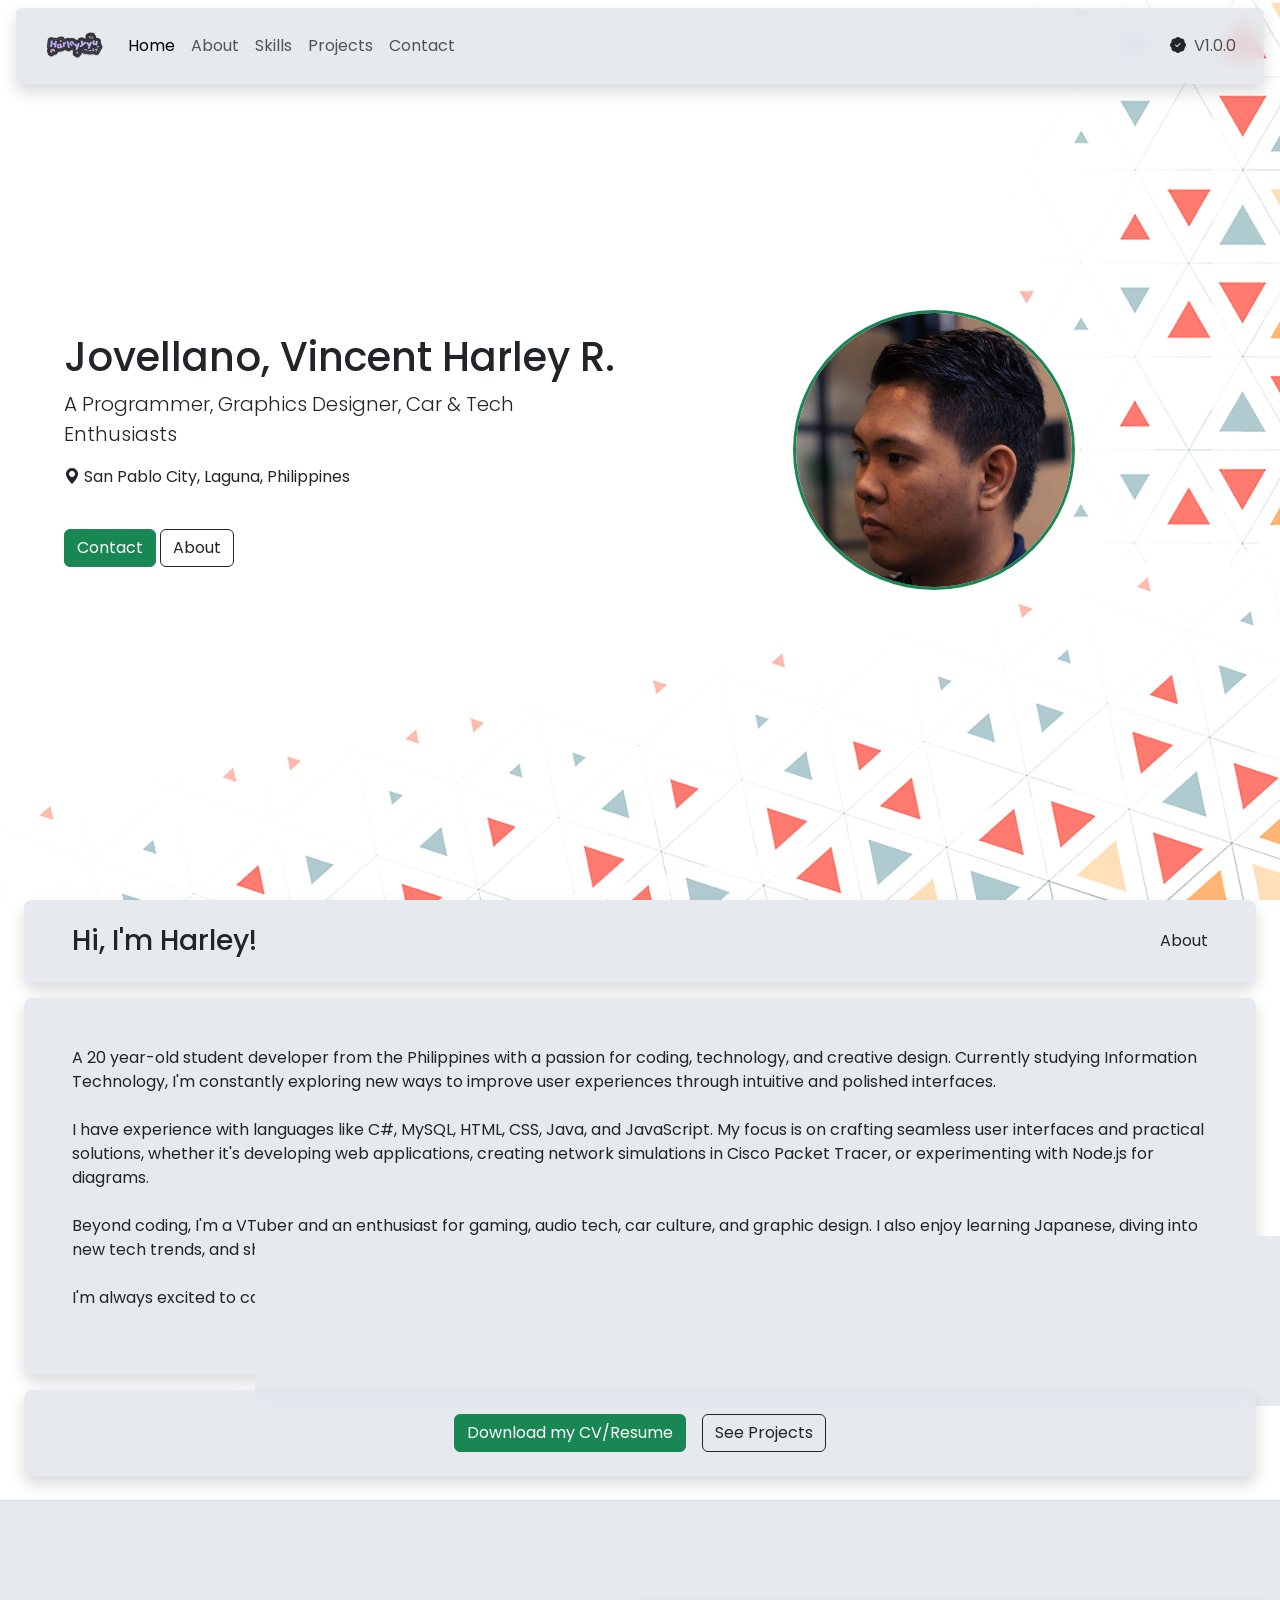
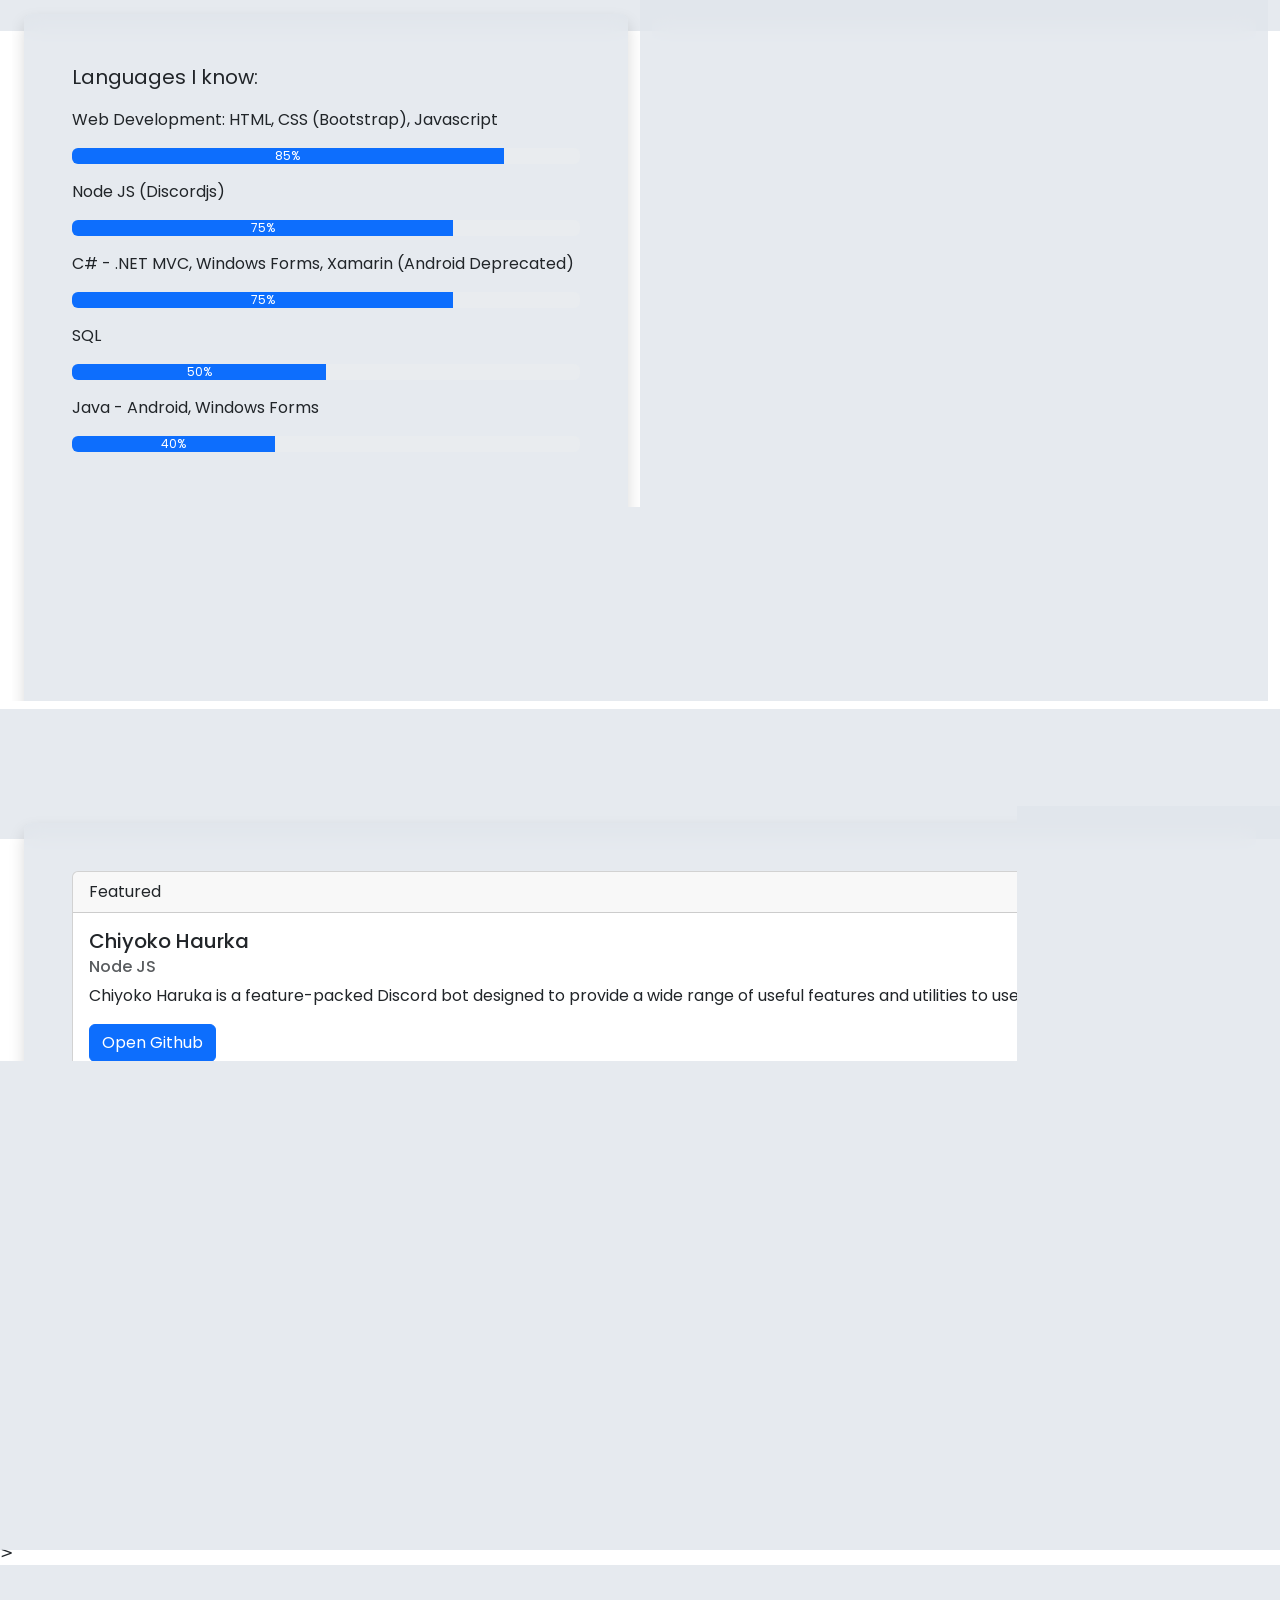
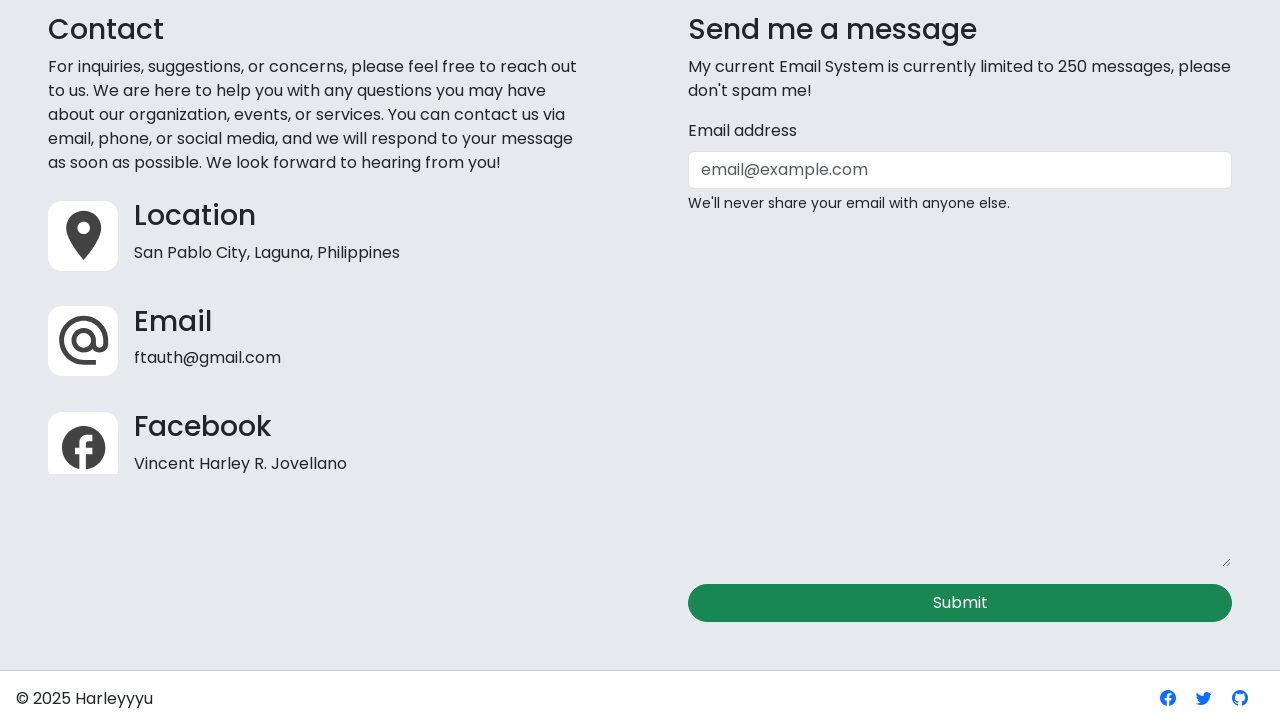
==== index.html @ 7f4ff379 "V1.0.0 - Initial Release" ====
<!DOCTYPE html>
<html lang="en">

<head>
    <meta charset="UTF-8">
    <meta name="viewport" content="width=device-width, initial-scale=1.0">
    <link rel="stylesheet" href="./src/css/styles.css">
    <link href="https://cdn.jsdelivr.net/npm/bootstrap@5.3.3/dist/css/bootstrap.min.css" rel="stylesheet"
        integrity="sha384-QWTKZyjpPEjISv5WaRU9OFeRpok6YctnYmDr5pNlyT2bRjXh0JMhjY6hW+ALEwIH" crossorigin="anonymous">
    <link rel="stylesheet" href="https://cdn.jsdelivr.net/npm/bootstrap-icons@1.11.3/font/bootstrap-icons.min.css">
    <link rel="stylesheet" href="https://unpkg.com/aos@next/dist/aos.css" />
    <link rel="shortcut icon" href="./src/Images/favicon.ico" type="image/x-icon">
    <title>Document</title>
</head>

<body>

    <nav class="navbar navbar-expand-lg navbg shadow p-3 mx-3 mt-2 rounded-2 fixed-top">
        <div class="container-fluid shadows d-flex justify-content-between">

            <a href="#Home" class="navbar-brand"><img src="./src/Images/Logo.png" alt="Harleyyyu" width="60"></a>
            <!--Branding-->
            <button class="navbar-toggler" type="button" data-bs-toggle="collapse" data-bs-target="#navlinks"
                aria-controls="navlinks" aria-expanded="false">
                <span class="navbar-toggler-icon"></span>
            </button> <!--Toggler for navigation bar in mobile view-->



            <div class="collapse navbar-collapse" id="navlinks">
                <ul class="navbar-nav me-auto mb-2 mb-lg-0"> <!--Navigation links-->
                    <li class="nav-item">
                        <a href="#Home" class="nav-link active">Home</a>
                    </li>
                    <li class="nav-item">
                        <a href="#About" class="nav-link">About</a>
                    </li>
                    <li class="nav-item">
                        <a href="#Skills" class="nav-link">Skills</a>
                    </li>
                    <li class="nav-item">
                        <a href="#Projects" class="nav-link">Projects</a>
                    </li>
                    <li>
                        <a href="#Contact" class="nav-link">Contact</a>
                    </li>
                </ul>
                <hr class="d-lg-none">
                <div>
                    <i class="bi bi-patch-check-fill"></i>
                    <a href="https://github.com/Harleythetech/Portfolio" class="link-underline link-underline-opacity-0"><span class="navbar-text ps-1" id="version"></span></a>
                    <!--Sample text alligned to left (can be used for various things)-->
                </div>
            </div>
        </div>
    </nav>

    <section class="d-flex flex-wrap vh-100 align-items-center bg" id="Home">
        <div class="container-fluid px-5 pt-5 pt-md-0">
            <div>
                <div class="row row-cols-1 row-cols-md-2 p-3" data-aos="fade">
                    <div class="col d-flex flex-wrap align-items-center">
                        <div>
                            <div>
                                <h1>Jovellano, Vincent Harley R.</h1>
                                <p class="lead">A Programmer, Graphics Designer, Car & Tech Enthusiasts </p>
                                <p><i class="bi bi-geo-alt-fill"></i> San Pablo City, Laguna, Philippines</p>
                            </div>

                            <div class="pt-4">
                                <a href="#Contact" class="btn btn-success">Contact</a>
                                <a href="#About" class="btn btn-outline-dark">About</a>
                            </div>
                        </div>
                    </div>
                    <div class="col d-flex justify-content-center">
                        <div class="w-50">
                            <img src="./src/Images/profile.jpg" alt="Jovellano, Vincent Harley R. (Harleyyyu)"
                                class="img-fluid rounded-circle border border-3 border-success">
                        </div>
                    </div>
                </div>
            </div>
        </div>
    </section>

    <section  class="p-4 pt-0" id="About" data-aos="fade-up">

        <div class="navbg rounded rounded-3 shadow px-5 py-4 d-flex justify-content-between align-items-center">
            <h3 class="mb-0">Hi, I'm Harley!</h3>
            <p class="mb-0">About</p>
        </div>
        <div class="navbg rounded rounded-3 shadow p-5 mt-3">
            <p>A 20 year-old student developer from the Philippines with a passion for coding, technology, and creative
                design. Currently studying Information Technology, I'm constantly exploring new ways to improve user
                experiences through intuitive and polished interfaces. <br> <br>

                I have experience with languages like C#, MySQL, HTML, CSS, Java, and JavaScript. My focus is on
                crafting seamless user interfaces and practical solutions, whether it's developing web applications,
                creating network simulations in Cisco Packet Tracer, or experimenting with Node.js for diagrams. <br>
                <br>

                Beyond coding, I'm a VTuber and an enthusiast for gaming, audio tech, car culture, and graphic design. I
                also enjoy learning Japanese, diving into new tech trends, and sharing my creativity through my VTuber
                persona.
                <br> <br>
                I'm always excited to connect with others who share my interests or who are just as passionate about
                technology and creativity as I am!
            </p>
        </div>

        <div class="navbg rounded rounded-3 shadow px-5 py-4 d-flex justify-content-center align-items center mt-3">
            <a href="./src/files/Resume.pdf" class="btn btn-success me-3">Download my CV/Resume</a>
            <a href="#Projects" class="btn btn-outline-dark"> See Projects</a>
        </div>

    </section>
    <hr class="mt-0">
    <section  class="p-4 pt-0" id="Skills" data-aos="fade-up">

        <div class="navbg rounded rounded-3 shadow px-5 py-4 d-flex justify-content-between align-items-center">
            <h3 class="mb-0">Let's Talk about capabilities!</h3>
            <p class="mb-0">Skills</p>
        </div>
        <div class="row row-cols-1 row-cols-md-2">
            <div class="col overflow-hidden">
                <div class="navbg rounded rounded-3 shadow p-5 mt-3 h-100">
                    <div>
                        <p class="lead"><b>Languages I know: </b></p>
                    </div>

                    <div>
                        <p>Web Development: HTML, CSS (Bootstrap), Javascript</p>
                        <div class="progress" role="progressbar" aria-label="Basic example" aria-valuenow="85"
                            aria-valuemin="0" aria-valuemax="100">
                            <div class="progress-bar" style="width: 85%;">85%</div>
                        </div>
                    </div>

                    <div class="mt-3">
                        <p>Node JS (Discordjs)</p>
                        <div class="progress" role="progressbar" aria-label="Basic example" aria-valuenow="75"
                            aria-valuemin="0" aria-valuemax="100">
                            <div class="progress-bar" style="width: 75%;">75%</div>
                        </div>
                    </div>

                    <div class="mt-3">
                        <p>C# - .NET MVC, Windows Forms, Xamarin (Android Deprecated)</p>
                        <div class="progress" role="progressbar" aria-label="Basic example" aria-valuenow="75"
                            aria-valuemin="0" aria-valuemax="100">
                            <div class="progress-bar w-75">75%</div>
                        </div>
                    </div>

                    <div class="mt-3">
                        <p>SQL</p>
                        <div class="progress" role="progressbar" aria-label="Basic example" aria-valuenow="75"
                            aria-valuemin="0" aria-valuemax="100">
                            <div class="progress-bar" style="width: 50%;">50%</div>
                        </div>
                    </div>

                    <div class="mt-3">
                        <p>Java - Android, Windows Forms</p>
                        <div class="progress" role="progressbar" aria-label="Basic example" aria-valuenow="40"
                            aria-valuemin="0" aria-valuemax="100">
                            <div class="progress-bar" style="width: 40%;">40%</div>
                        </div>
                    </div>
                </div>
            </div>

            <div class="col overflow-hidden">
                <div class="navbg rounded rounded-3 shadow p-5 mt-3 mt-md-3">
                    <div>
                        <p class="lead"><b>Tools: </b></p>
                    </div>

                    <div class="row row-cols-1 row-cols-md-2 overflow-x-scroll h-100">
                        <div class="col">
                            <div class="rounded rounded-3 shadow p-3 text-center">
                                <img src="https://static.cdnlogo.com/logos/a/24/adobe-photoshop.png" width="100">
                                <p>Adobe Photoshop</p>
                            </div>
                        </div>
                        <div class="col">
                            <div class="rounded rounded-3 shadow p-3 text-center">
                                <img src="https://upload.wikimedia.org/wikipedia/commons/thumb/3/33/Figma-logo.svg/1200px-Figma-logo.svg.png"
                                    width="66">
                                <p>Figma</p>
                            </div>
                        </div>

                        <div class="col mt-3">
                            <div class="rounded rounded-3 shadow p-3 text-center">
                                <img src="https://upload.wikimedia.org/wikipedia/commons/thumb/9/9a/Visual_Studio_Code_1.35_icon.svg/2048px-Visual_Studio_Code_1.35_icon.svg.png"
                                    width="100">
                                <p>Visual Studio Code</p>
                            </div>
                        </div>
                        <div class="col mt-3">
                            <div class="rounded rounded-3 shadow p-3 text-center">
                                <img src="https://upload.wikimedia.org/wikipedia/commons/thumb/5/59/Visual_Studio_Icon_2019.svg/2060px-Visual_Studio_Icon_2019.svg.png"
                                    width="100">
                                <p>Visual Studio</p>
                            </div>
                        </div>
                        <div class="col mt-3">
                            <div class="rounded rounded-3 shadow p-3 text-center">
                                <img src="https://upload.wikimedia.org/wikipedia/commons/thumb/d/d9/Node.js_logo.svg/2560px-Node.js_logo.svg.png"
                                    width="160">
                                <p>Node JS</p>
                            </div>
                        </div>
                        <div class="col mt-3">
                            <div class="rounded rounded-3 shadow p-3 text-center">
                                <img src="https://cdn4.iconfinder.com/data/icons/logos-and-brands/512/97_Docker_logo_logos-512.png"
                                    width="97">
                                <p>Docker</p>
                            </div>
                        </div>
                        <div class="col mt-3 mb-3">
                            <div class="rounded rounded-3 shadow p-3 text-center">
                                <img src="https://hurbad.com/wp-content/uploads/2021/12/Cisco-Packet-Tracer.png"
                                    width="110">
                                <p>Cisco Packet Tracer</p>
                            </div>
                        </div>
                        <div class="col mt-3 mb-3">
                            <div class="rounded rounded-3 shadow p-3 text-center">
                                <img src="./src/Images/SMSS.png" width="97">
                                <p>SQL Management Studio 20</p>
                            </div>
                        </div>
                    </div>
                </div>
            </div>
        </div>
    </section>

    <section class="p-4 pt-0" id="Projects" data-aos="fade-up">

        <div class="navbg rounded rounded-3 shadow px-5 py-4 d-flex justify-content-between align-items-center">
            <h3 class="mb-0">Stuff im currently working on</h3>
            <p class="mb-0">Projects</p>
        </div>
        <div class="navbg rounded rounded-3 shadow p-5 mt-3">
            <div class="card">
                <div class="card-header">
                    Featured
                </div>
                <div class="card-body">
                    <h5 class="card-title">Chiyoko Haurka</h5>
                    <h6 class="card-subtitle mb-2 text-body-secondary">Node JS</h6>
                    <p class="card-text">Chiyoko Haruka is a feature-packed Discord bot designed to provide a wide range
                        of useful features and utilities to users. </p>
                    <a href="https://github.com/Harleythetech/Chiyoko-Haruka" class="btn btn-primary">Open Github</a>
                </div>
            </div>

            <div class="row row-cols-1 row-cols-md-2 mt-3">
                <div class="col">
                    <div class="card">
                        <div class="card-body">
                            <h5 class="card-title">PLSPGE-WEB</h5>
                            <h6 class="card-subtitle mb-2 text-body-secondary">HTML, CSS, JS</h6>
                            <p class="card-text">The Main Website For PLSP Game Enthusiast.</p>
                            <a href="https://github.com/PLSPGameEnt/PLSPGE-WEB" class="btn btn-primary">Open Github</a>
                        </div>
                    </div>
                </div>
                <div class="col mt-3 mt-md-0">
                    <div class="card">
                        <div class="card-body">
                            <h5 class="card-title">Discord-Rich-Presence</h5>
                            <h6 class="card-subtitle mb-2 text-body-secondary">Node JS</h6>
                            <p class="card-text">For the rich presence for Discord to be a cool kid your class !! </p>
                            <a href="https://github.com/Harleythetech/Discord-Rich-Presence"
                                class="btn btn-primary">Open Github</a>
                        </div>
                    </div>
                </div>
                <div class="col mt-3">
                    <div class="card">
                        <div class="card-body">
                            <h5 class="card-title">RPS-Game</h5>
                            <h6 class="card-subtitle mb-2 text-body-secondary">C#</h6>
                            <p class="card-text">Rock Paper Scissors is a basic game built on C# as a Console
                                Application </p>
                            <a href="https://github.com/Harleythetech/RPS-Game" class="btn btn-primary">Open Github</a>
                        </div>
                    </div>
                </div>
                <div class="col mt-3">
                    <div class="card">
                        <div class="card-body">
                            <h5 class="card-title">RPS-JS-Edition</h5>
                            <h6 class="card-subtitle mb-2 text-body-secondary">Node JS</h6>
                            <p class="card-text">It's Rock Paper Scissors In JS, Based on the original C# Release
                                (Re-encoded) </p>
                            <a href="https://github.com/Harleythetech/RPS-JS-Edition" class="btn btn-primary">Open
                                Github</a>
                        </div>
                    </div>
                </div>
            </div>
        </div>
    </section>


    <!--TO ANYONE SEEING THIS, THE EMAIL SYSTEM IS WORKING.-->>
    <!--Contact-->
    <section id="Contact" data-aos="fade-up">
        <div class="container-fluid text-white navbg">
            <div class="row row-cols-1 row-cols-md-2">
                <div class="col order-1 p-5">
                    <div class="row row-cols-1">
                        <div class="col order-1">
                            <h3 class="text-dark">Contact</h3>
                            <p class="text-justify text-dark">For inquiries, suggestions, or concerns, please feel free to
                                reach out to us. We are here to help you with any questions you may have about our
                                organization, events, or services. You can contact us via email, phone, or social media,
                                and we will respond to your message as soon as possible. We look forward to hearing from
                                you!</p>
                        </div>
                        <div class="col order-2 mb-3 d-flex align-items-center" data-aos="fade-up">
                            <img src="./src/Images/Location.svg" alt="" width="70px" height="70px">
                            <div class="ms-3 mt-2">
                                <h3 class="text-dark header">Location</h3>
                                <p class="text-dark">San Pablo City, Laguna, Philippines</p>
                            </div>
                        </div>
                        <div class="col order-3 mb-3 d-flex align-items-center" data-aos="fade-up">
                            <img src="./src/Images/email.svg" alt="" width="70px" height="70px">
                            <div class="ms-3 mt-2">
                                <h3 class="text-dark header">Email</h3>
                                <p class="text-dark">ftauth@gmail.com</p>
                            </div>
                        </div>
                        <div class="col order-4 d-flex align-items-center" data-aos="fade-up">
                            <img src="./src/Images/facebook.svg" alt="" width="70px" height="70px">
                            <div class="ms-3 mt-2">
                                <h3 class="text-dark header">Facebook</h3>
                                <p class="text-dark">Vincent Harley R. Jovellano</p>
                            </div>
                        </div>
                    </div>
                </div>
                <div class="col order-2 p-5">
                    <h3 class="text-dark">Send me a message</h3>
                    <p class="text-dark">My current Email System is currently limited to 250 messages, please don't spam me!</p>
                    <form method="POST" id="form">

                        <!-- Replace with your Access Key -->
                        <input type="hidden" name="access_key" value="9dacd26a-f52a-4469-bb54-6e71accce2f6">
                        <!--Sender Email-->
                        <div class="mb-3">
                            <label for="user_email" class="form-label text-dark">Email address</label>
                            <input type="email" class="form-control" id="user_mail" name="email"
                                aria-describedby="emailHelp" placeholder="email@example.com">
                            <div id="emailHelp" class="form-text text-dark">We'll never share your email with anyone
                                else.</div>
                        </div>
                        <!--Sender Name-->
                        <div class="mb-3">
                            <label for="user_name" class="form-label text-dark">Name</label>
                            <input type="text" class="form-control" id="user_name" name="name" placeholder="John Doe">
                        </div>
                        <!--Subject-->
                        <div class="mb-3">
                            <label for="user_subject" class="form-label text-dark">Subject</label>
                            <input type="text" class="form-control" id="user_subject" name="subject"
                                placeholder="Brief explanation of your message">
                        </div>
                        <!--Message-->
                        <div class="mb-3">
                            <label for="user_message" class="form-label text-dark">Message</label>
                            <textarea class="form-control" id="user_message" name="message" rows="5"
                                placeholder="Type your message here!"></textarea>
                        </div>
                        <!--Bot Check-->
                        <input type="checkbox" name="botcheck" class="hidden" style="display: none;">
                        <div class="d-grid gap-2">
                            <button type="submit" class="btn btn-success rounded rounded-5" id="result">Submit</button>
                        </div>
                    </form>
                </div>
            </div>
        </div>
    </section>


    <footer class="footer">
        <hr class="mt-0 mb-0">
        <div class="container-fluid p-3">
            <div class="d-flex justify-content-between align-items-center">
                <div>
                    <p class="mb-0">© 2025 Harleyyyu</p>
                </div>
                <div>
                    <a href="https://www.facebook.com/vincentharleyrjovellano" class="me-3"><i class="bi bi-facebook"></i></a>
                    <a href="https://x.com/harleythetech" class="me-3"><i class="bi bi-twitter"></i></a>
                    <a href="https://github.com/Harleythetech" class="me-3"><i class="bi bi-github"></i></a>
                </div>
            </div>
        </div>
    </footer>

    <script src="./src/js/app.js"></script>
    <script src="https://cdn.jsdelivr.net/npm/bootstrap@5.3.3/dist/js/bootstrap.bundle.min.js"
        integrity="sha384-YvpcrYf0tY3lHB60NNkmXc5s9fDVZLESaAA55NDzOxhy9GkcIdslK1eN7N6jIeHz"
        crossorigin="anonymous"></script>
        <script src="https://unpkg.com/aos@next/dist/aos.js"></script>
        <script>
          AOS.init();
        </script>
</body>

</html>
---- src/css/styles.css ----
@import url('https://fonts.googleapis.com/css2?family=Poppins:ital,wght@0,100;0,200;0,300;0,400;0,500;0,600;0,700;0,800;0,900;1,100;1,200;1,300;1,400;1,500;1,600;1,700;1,800;1,900&family=Readex+Pro:wght@160..700&display=swap');
@import url("https://cdn.jsdelivr.net/npm/bootstrap-icons@1.11.3/font/bootstrap-icons.min.css");
*{
    font-family: "Poppins", sans-serif;
    font-weight: 400;
    font-style: normal;
}
.bg{
    background-image: url("../Images/BG.png");
    background-position: center;
    background-size: cover;
    background-repeat: no-repeat;
}
.bg-rotated{
    background-image: url("../Images/BG2.png");
    background-position: center;
    background-size: cover;
    background-repeat: no-repeat;
}
.navbg{
    background-color: rgba(224, 229, 236, 0.8);
    filter: backdrop(10px);
    backdrop-filter: blur(10px);
}
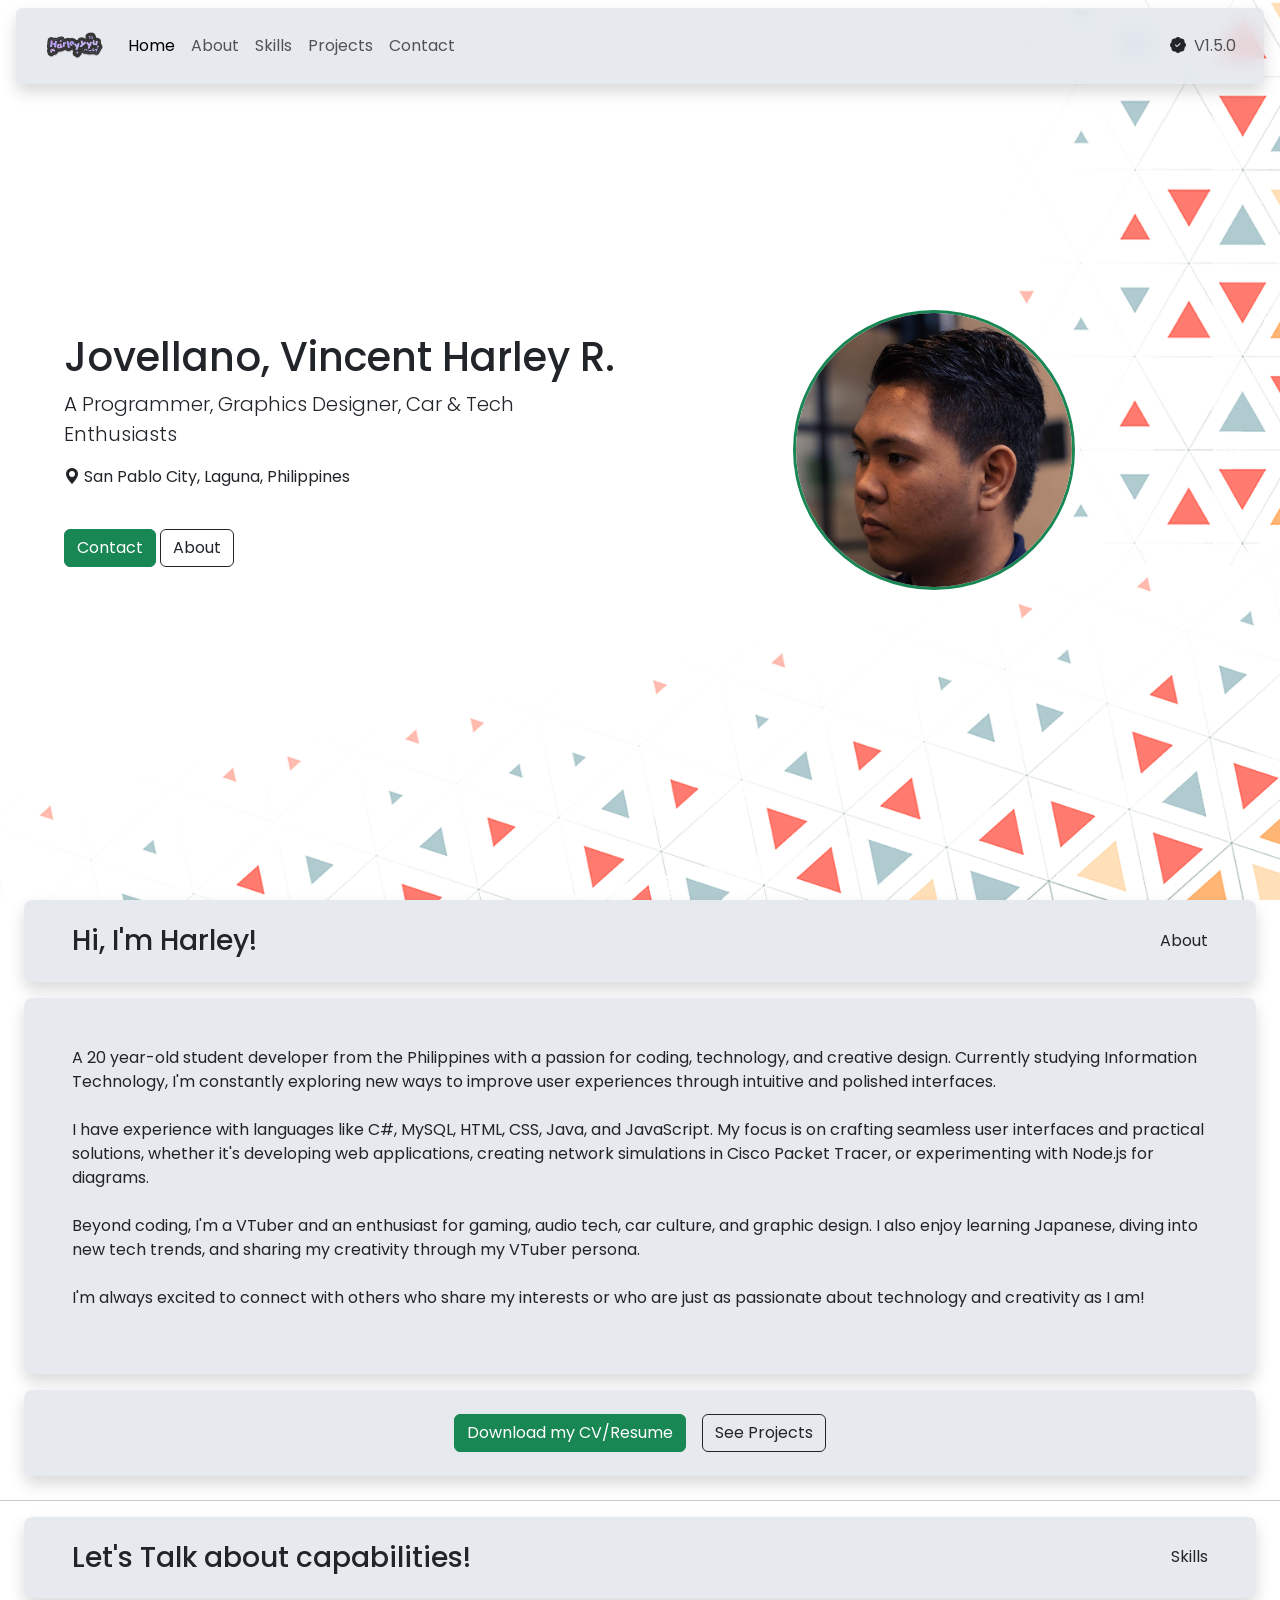
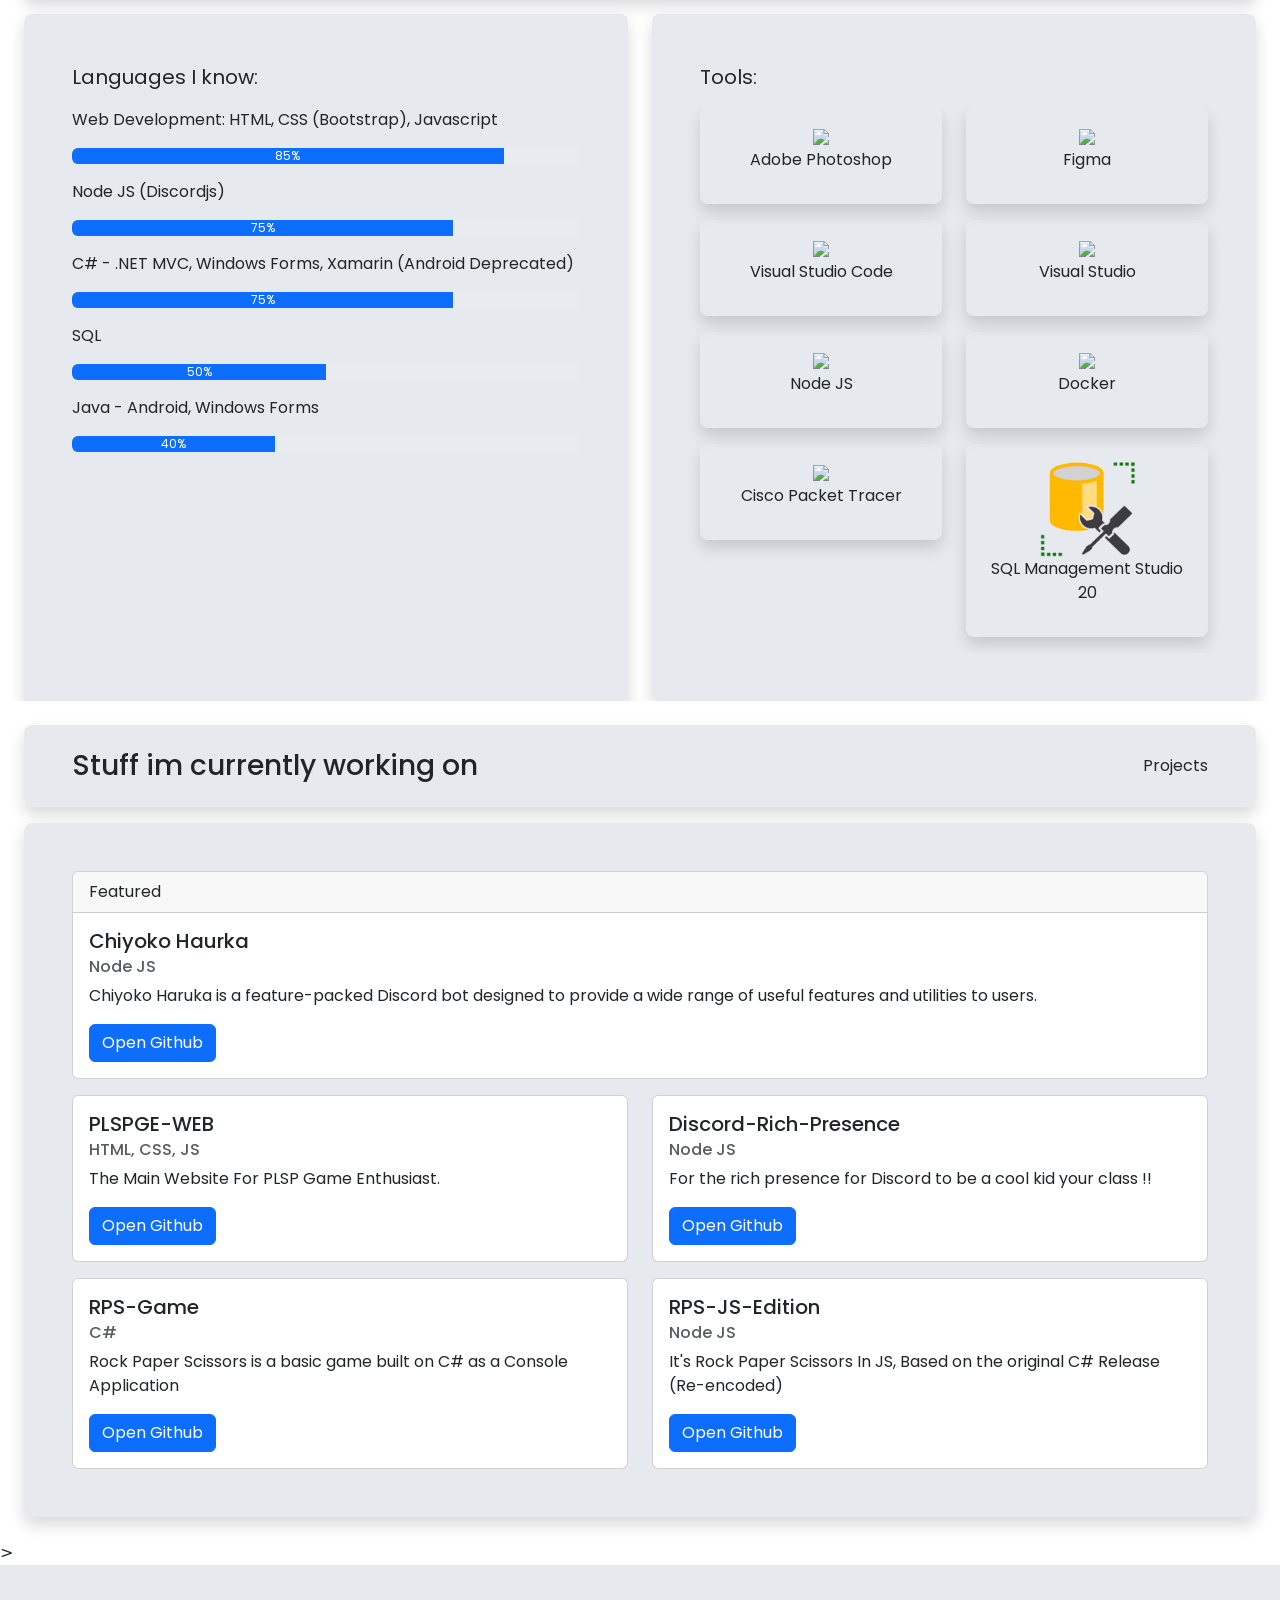
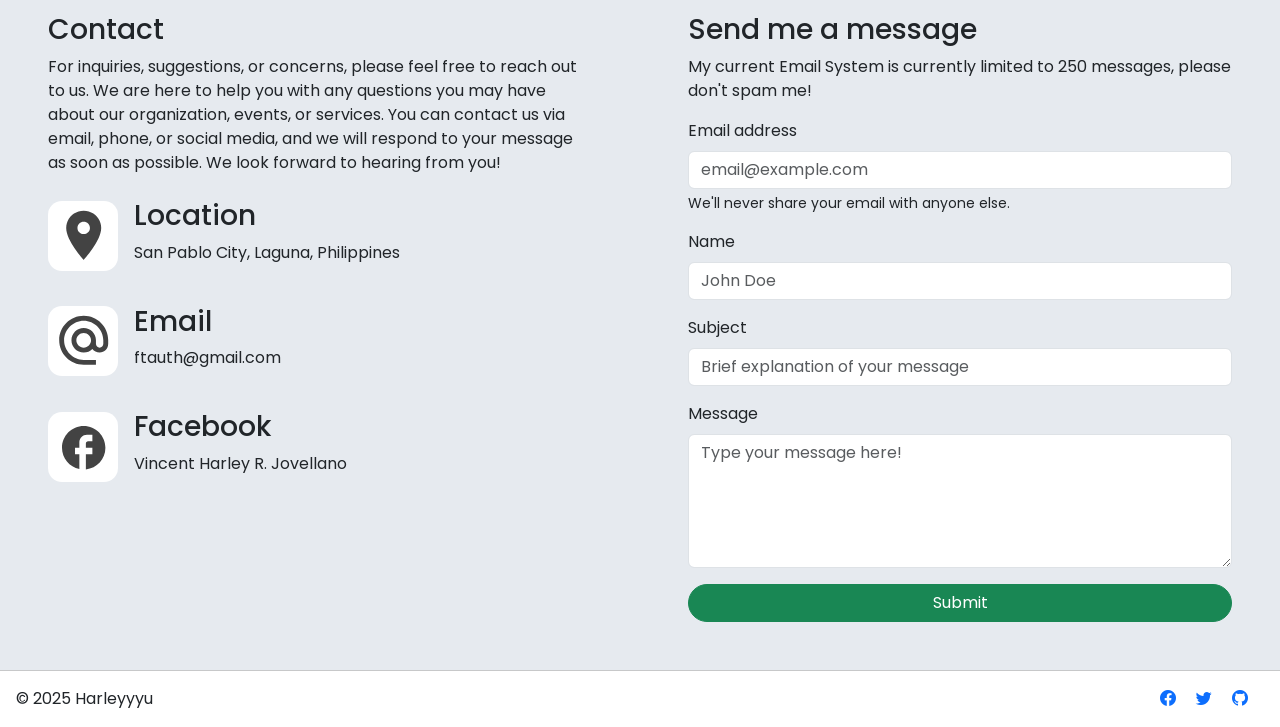
==== commit 20b318bc: "V1.5.0 - Applied Scroll Spy Scroll spy will make the navbar links glow when it's in a certain part o" ====
--- a/index.html
+++ b/index.html
@@ -13,7 +13,7 @@
     <title>Document</title>
 </head>
 
-<body>
+<body data-bs-spy="scroll" data-bs-target="#navlinks"  data-bs-smooth-scroll="true">
 
     <nav class="navbar navbar-expand-lg navbg shadow p-3 mx-3 mt-2 rounded-2 fixed-top">
         <div class="container-fluid shadows d-flex justify-content-between">
@@ -30,7 +30,7 @@
             <div class="collapse navbar-collapse" id="navlinks">
                 <ul class="navbar-nav me-auto mb-2 mb-lg-0"> <!--Navigation links-->
                     <li class="nav-item">
-                        <a href="#Home" class="nav-link active">Home</a>
+                        <a href="#Home" class="nav-link">Home</a>
                     </li>
                     <li class="nav-item">
                         <a href="#About" class="nav-link">About</a>
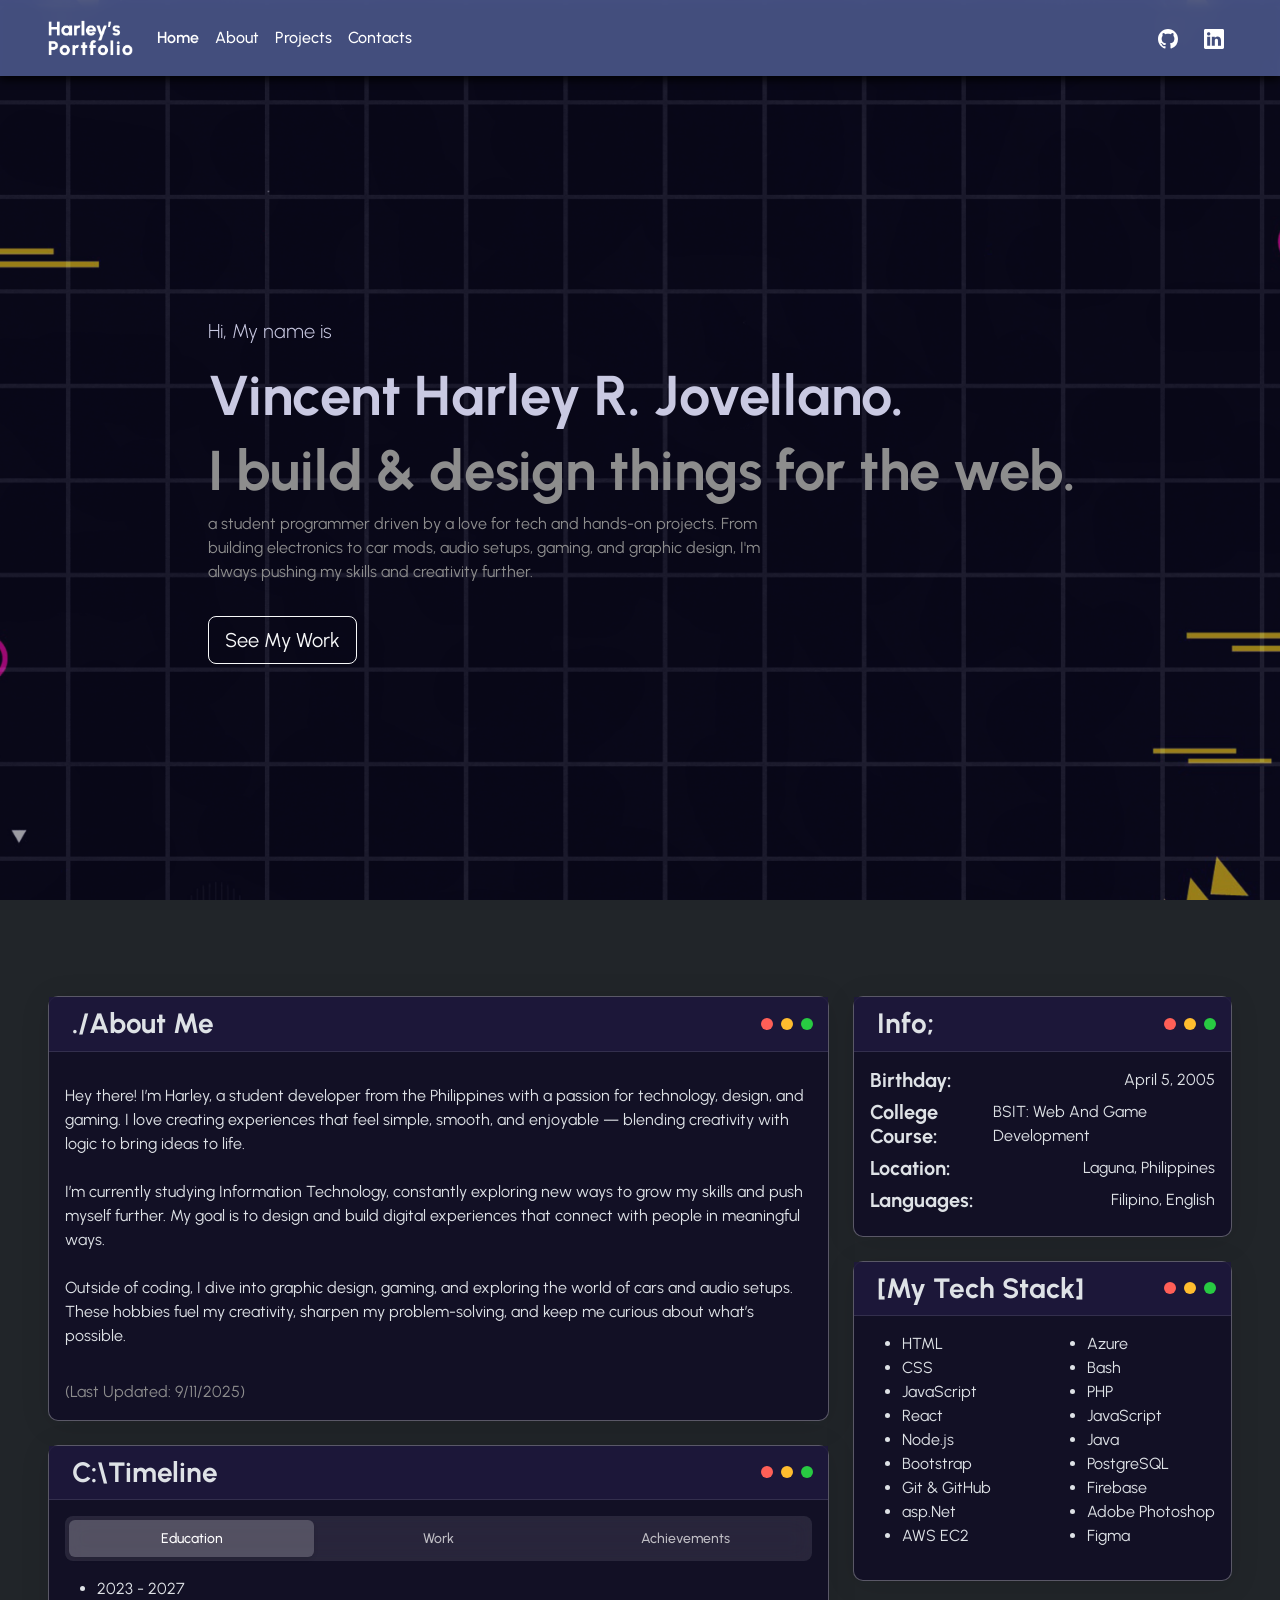
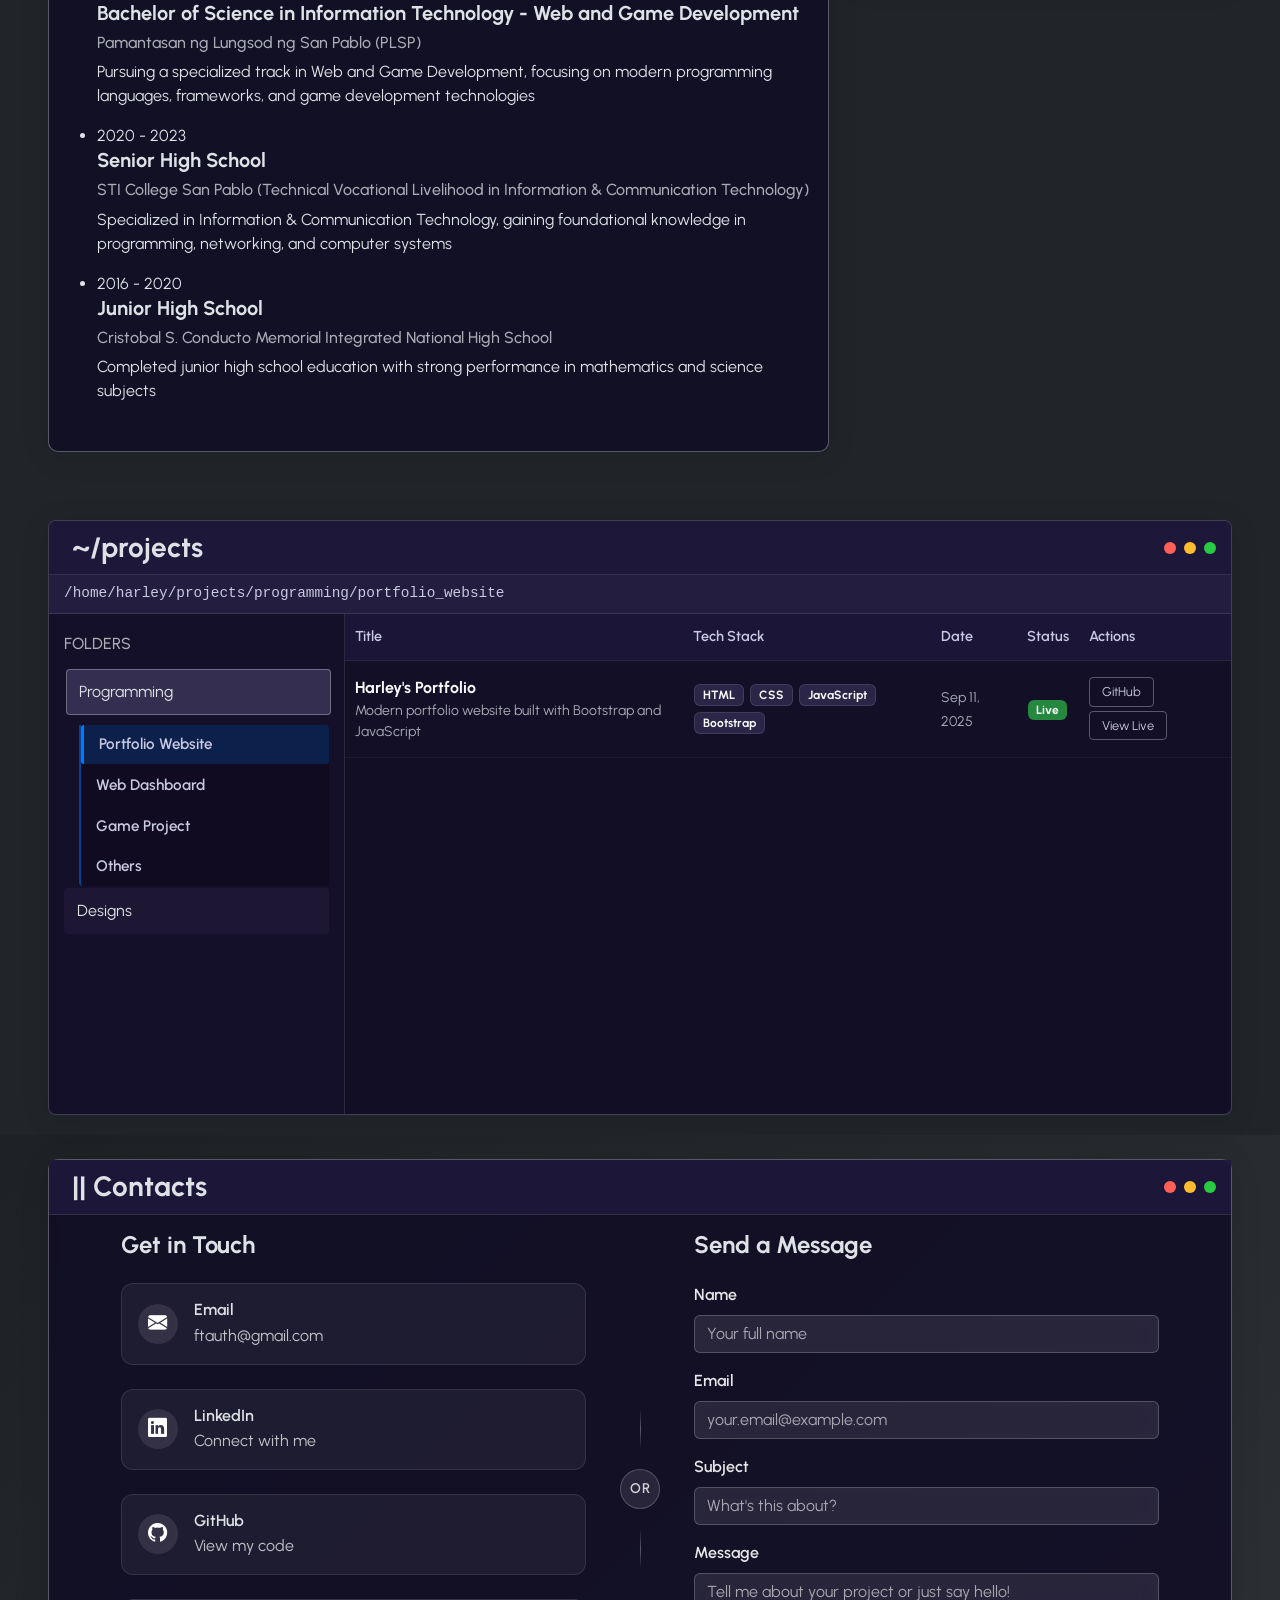
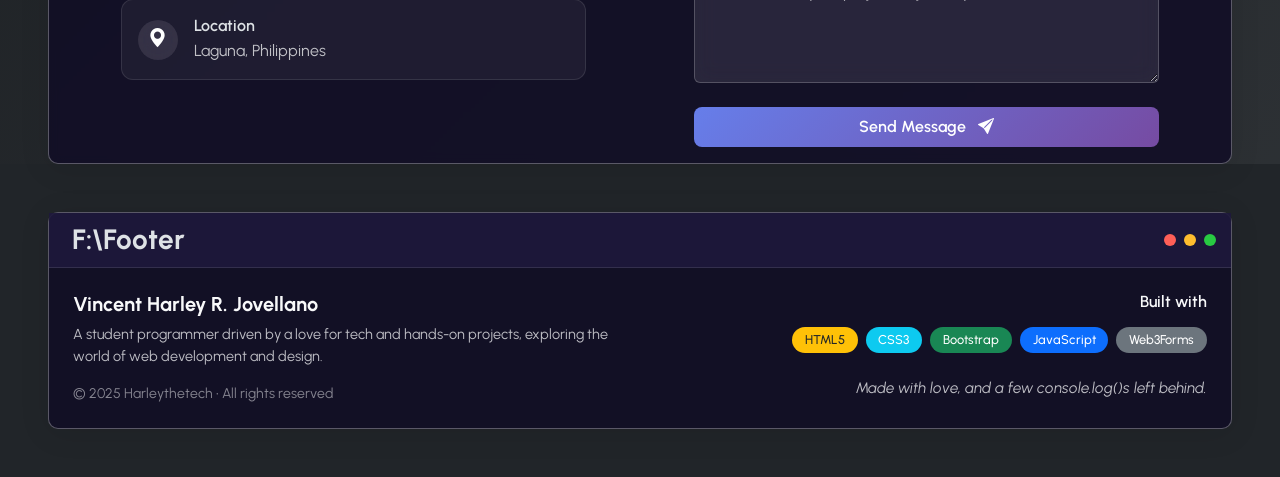
==== commit b72d5a59: "first commit" ====
--- a/index.html
+++ b/index.html
@@ -1,420 +1,619 @@
-<!DOCTYPE html>
-<html lang="en">
-
-<head>
-    <meta charset="UTF-8">
-    <meta name="viewport" content="width=device-width, initial-scale=1.0">
-    <link rel="stylesheet" href="./src/css/styles.css">
-    <link href="https://cdn.jsdelivr.net/npm/bootstrap@5.3.3/dist/css/bootstrap.min.css" rel="stylesheet"
-        integrity="sha384-QWTKZyjpPEjISv5WaRU9OFeRpok6YctnYmDr5pNlyT2bRjXh0JMhjY6hW+ALEwIH" crossorigin="anonymous">
-    <link rel="stylesheet" href="https://cdn.jsdelivr.net/npm/bootstrap-icons@1.11.3/font/bootstrap-icons.min.css">
-    <link rel="stylesheet" href="https://unpkg.com/aos@next/dist/aos.css" />
-    <link rel="shortcut icon" href="./src/Images/favicon.ico" type="image/x-icon">
-    <title>Document</title>
-</head>
-
-<body data-bs-spy="scroll" data-bs-target="#navlinks"  data-bs-smooth-scroll="true">
-
-    <nav class="navbar navbar-expand-lg navbg shadow p-3 mx-3 mt-2 rounded-2 fixed-top">
-        <div class="container-fluid shadows d-flex justify-content-between">
-
-            <a href="#Home" class="navbar-brand"><img src="./src/Images/Logo.png" alt="Harleyyyu" width="60"></a>
-            <!--Branding-->
-            <button class="navbar-toggler" type="button" data-bs-toggle="collapse" data-bs-target="#navlinks"
-                aria-controls="navlinks" aria-expanded="false">
-                <span class="navbar-toggler-icon"></span>
-            </button> <!--Toggler for navigation bar in mobile view-->
-
-
-
-            <div class="collapse navbar-collapse" id="navlinks">
-                <ul class="navbar-nav me-auto mb-2 mb-lg-0"> <!--Navigation links-->
-                    <li class="nav-item">
-                        <a href="#Home" class="nav-link">Home</a>
-                    </li>
-                    <li class="nav-item">
-                        <a href="#About" class="nav-link">About</a>
-                    </li>
-                    <li class="nav-item">
-                        <a href="#Skills" class="nav-link">Skills</a>
-                    </li>
-                    <li class="nav-item">
-                        <a href="#Projects" class="nav-link">Projects</a>
-                    </li>
-                    <li>
-                        <a href="#Contact" class="nav-link">Contact</a>
-                    </li>
-                </ul>
-                <hr class="d-lg-none">
-                <div>
-                    <i class="bi bi-patch-check-fill"></i>
-                    <a href="https://github.com/Harleythetech/Portfolio" class="link-underline link-underline-opacity-0"><span class="navbar-text ps-1" id="version"></span></a>
-                    <!--Sample text alligned to left (can be used for various things)-->
-                </div>
-            </div>
-        </div>
-    </nav>
-
-    <section class="d-flex flex-wrap vh-100 align-items-center bg" id="Home">
-        <div class="container-fluid px-5 pt-5 pt-md-0">
-            <div>
-                <div class="row row-cols-1 row-cols-md-2 p-3" data-aos="fade">
-                    <div class="col d-flex flex-wrap align-items-center">
-                        <div>
-                            <div>
-                                <h1>Jovellano, Vincent Harley R.</h1>
-                                <p class="lead">A Programmer, Graphics Designer, Car & Tech Enthusiasts </p>
-                                <p><i class="bi bi-geo-alt-fill"></i> San Pablo City, Laguna, Philippines</p>
-                            </div>
-
-                            <div class="pt-4">
-                                <a href="#Contact" class="btn btn-success">Contact</a>
-                                <a href="#About" class="btn btn-outline-dark">About</a>
-                            </div>
-                        </div>
-                    </div>
-                    <div class="col d-flex justify-content-center">
-                        <div class="w-50">
-                            <img src="./src/Images/profile.jpg" alt="Jovellano, Vincent Harley R. (Harleyyyu)"
-                                class="img-fluid rounded-circle border border-3 border-success">
-                        </div>
-                    </div>
-                </div>
-            </div>
-        </div>
-    </section>
-
-    <section  class="p-4 pt-0" id="About" data-aos="fade-up">
-
-        <div class="navbg rounded rounded-3 shadow px-5 py-4 d-flex justify-content-between align-items-center">
-            <h3 class="mb-0">Hi, I'm Harley!</h3>
-            <p class="mb-0">About</p>
-        </div>
-        <div class="navbg rounded rounded-3 shadow p-5 mt-3">
-            <p>A 20 year-old student developer from the Philippines with a passion for coding, technology, and creative
-                design. Currently studying Information Technology, I'm constantly exploring new ways to improve user
-                experiences through intuitive and polished interfaces. <br> <br>
-
-                I have experience with languages like C#, MySQL, HTML, CSS, Java, and JavaScript. My focus is on
-                crafting seamless user interfaces and practical solutions, whether it's developing web applications,
-                creating network simulations in Cisco Packet Tracer, or experimenting with Node.js for diagrams. <br>
-                <br>
-
-                Beyond coding, I'm a VTuber and an enthusiast for gaming, audio tech, car culture, and graphic design. I
-                also enjoy learning Japanese, diving into new tech trends, and sharing my creativity through my VTuber
-                persona.
-                <br> <br>
-                I'm always excited to connect with others who share my interests or who are just as passionate about
-                technology and creativity as I am!
-            </p>
-        </div>
-
-        <div class="navbg rounded rounded-3 shadow px-5 py-4 d-flex justify-content-center align-items center mt-3">
-            <a href="./src/files/Resume.pdf" class="btn btn-success me-3">Download my CV/Resume</a>
-            <a href="#Projects" class="btn btn-outline-dark"> See Projects</a>
-        </div>
-
-    </section>
-    <hr class="mt-0">
-    <section  class="p-4 pt-0" id="Skills" data-aos="fade-up">
-
-        <div class="navbg rounded rounded-3 shadow px-5 py-4 d-flex justify-content-between align-items-center">
-            <h3 class="mb-0">Let's Talk about capabilities!</h3>
-            <p class="mb-0">Skills</p>
-        </div>
-        <div class="row row-cols-1 row-cols-md-2">
-            <div class="col overflow-hidden">
-                <div class="navbg rounded rounded-3 shadow p-5 mt-3 h-100">
-                    <div>
-                        <p class="lead"><b>Languages I know: </b></p>
-                    </div>
-
-                    <div>
-                        <p>Web Development: HTML, CSS (Bootstrap), Javascript</p>
-                        <div class="progress" role="progressbar" aria-label="Basic example" aria-valuenow="85"
-                            aria-valuemin="0" aria-valuemax="100">
-                            <div class="progress-bar" style="width: 85%;">85%</div>
-                        </div>
-                    </div>
-
-                    <div class="mt-3">
-                        <p>Node JS (Discordjs)</p>
-                        <div class="progress" role="progressbar" aria-label="Basic example" aria-valuenow="75"
-                            aria-valuemin="0" aria-valuemax="100">
-                            <div class="progress-bar" style="width: 75%;">75%</div>
-                        </div>
-                    </div>
-
-                    <div class="mt-3">
-                        <p>C# - .NET MVC, Windows Forms, Xamarin (Android Deprecated)</p>
-                        <div class="progress" role="progressbar" aria-label="Basic example" aria-valuenow="75"
-                            aria-valuemin="0" aria-valuemax="100">
-                            <div class="progress-bar w-75">75%</div>
-                        </div>
-                    </div>
-
-                    <div class="mt-3">
-                        <p>SQL</p>
-                        <div class="progress" role="progressbar" aria-label="Basic example" aria-valuenow="75"
-                            aria-valuemin="0" aria-valuemax="100">
-                            <div class="progress-bar" style="width: 50%;">50%</div>
-                        </div>
-                    </div>
-
-                    <div class="mt-3">
-                        <p>Java - Android, Windows Forms</p>
-                        <div class="progress" role="progressbar" aria-label="Basic example" aria-valuenow="40"
-                            aria-valuemin="0" aria-valuemax="100">
-                            <div class="progress-bar" style="width: 40%;">40%</div>
-                        </div>
-                    </div>
-                </div>
-            </div>
-
-            <div class="col overflow-hidden">
-                <div class="navbg rounded rounded-3 shadow p-5 mt-3 mt-md-3">
-                    <div>
-                        <p class="lead"><b>Tools: </b></p>
-                    </div>
-
-                    <div class="row row-cols-1 row-cols-md-2 overflow-x-scroll h-100">
-                        <div class="col">
-                            <div class="rounded rounded-3 shadow p-3 text-center">
-                                <img src="https://static.cdnlogo.com/logos/a/24/adobe-photoshop.png" width="100">
-                                <p>Adobe Photoshop</p>
-                            </div>
-                        </div>
-                        <div class="col">
-                            <div class="rounded rounded-3 shadow p-3 text-center">
-                                <img src="https://upload.wikimedia.org/wikipedia/commons/thumb/3/33/Figma-logo.svg/1200px-Figma-logo.svg.png"
-                                    width="66">
-                                <p>Figma</p>
-                            </div>
-                        </div>
-
-                        <div class="col mt-3">
-                            <div class="rounded rounded-3 shadow p-3 text-center">
-                                <img src="https://upload.wikimedia.org/wikipedia/commons/thumb/9/9a/Visual_Studio_Code_1.35_icon.svg/2048px-Visual_Studio_Code_1.35_icon.svg.png"
-                                    width="100">
-                                <p>Visual Studio Code</p>
-                            </div>
-                        </div>
-                        <div class="col mt-3">
-                            <div class="rounded rounded-3 shadow p-3 text-center">
-                                <img src="https://upload.wikimedia.org/wikipedia/commons/thumb/5/59/Visual_Studio_Icon_2019.svg/2060px-Visual_Studio_Icon_2019.svg.png"
-                                    width="100">
-                                <p>Visual Studio</p>
-                            </div>
-                        </div>
-                        <div class="col mt-3">
-                            <div class="rounded rounded-3 shadow p-3 text-center">
-                                <img src="https://upload.wikimedia.org/wikipedia/commons/thumb/d/d9/Node.js_logo.svg/2560px-Node.js_logo.svg.png"
-                                    width="160">
-                                <p>Node JS</p>
-                            </div>
-                        </div>
-                        <div class="col mt-3">
-                            <div class="rounded rounded-3 shadow p-3 text-center">
-                                <img src="https://cdn4.iconfinder.com/data/icons/logos-and-brands/512/97_Docker_logo_logos-512.png"
-                                    width="97">
-                                <p>Docker</p>
-                            </div>
-                        </div>
-                        <div class="col mt-3 mb-3">
-                            <div class="rounded rounded-3 shadow p-3 text-center">
-                                <img src="https://hurbad.com/wp-content/uploads/2021/12/Cisco-Packet-Tracer.png"
-                                    width="110">
-                                <p>Cisco Packet Tracer</p>
-                            </div>
-                        </div>
-                        <div class="col mt-3 mb-3">
-                            <div class="rounded rounded-3 shadow p-3 text-center">
-                                <img src="./src/Images/SMSS.png" width="97">
-                                <p>SQL Management Studio 20</p>
-                            </div>
-                        </div>
-                    </div>
-                </div>
-            </div>
-        </div>
-    </section>
-
-    <section class="p-4 pt-0" id="Projects" data-aos="fade-up">
-
-        <div class="navbg rounded rounded-3 shadow px-5 py-4 d-flex justify-content-between align-items-center">
-            <h3 class="mb-0">Stuff im currently working on</h3>
-            <p class="mb-0">Projects</p>
-        </div>
-        <div class="navbg rounded rounded-3 shadow p-5 mt-3">
-            <div class="card">
-                <div class="card-header">
-                    Featured
-                </div>
-                <div class="card-body">
-                    <h5 class="card-title">Chiyoko Haurka</h5>
-                    <h6 class="card-subtitle mb-2 text-body-secondary">Node JS</h6>
-                    <p class="card-text">Chiyoko Haruka is a feature-packed Discord bot designed to provide a wide range
-                        of useful features and utilities to users. </p>
-                    <a href="https://github.com/Harleythetech/Chiyoko-Haruka" class="btn btn-primary">Open Github</a>
-                </div>
-            </div>
-
-            <div class="row row-cols-1 row-cols-md-2 mt-3">
-                <div class="col">
-                    <div class="card">
-                        <div class="card-body">
-                            <h5 class="card-title">PLSPGE-WEB</h5>
-                            <h6 class="card-subtitle mb-2 text-body-secondary">HTML, CSS, JS</h6>
-                            <p class="card-text">The Main Website For PLSP Game Enthusiast.</p>
-                            <a href="https://github.com/PLSPGameEnt/PLSPGE-WEB" class="btn btn-primary">Open Github</a>
-                        </div>
-                    </div>
-                </div>
-                <div class="col mt-3 mt-md-0">
-                    <div class="card">
-                        <div class="card-body">
-                            <h5 class="card-title">Discord-Rich-Presence</h5>
-                            <h6 class="card-subtitle mb-2 text-body-secondary">Node JS</h6>
-                            <p class="card-text">For the rich presence for Discord to be a cool kid your class !! </p>
-                            <a href="https://github.com/Harleythetech/Discord-Rich-Presence"
-                                class="btn btn-primary">Open Github</a>
-                        </div>
-                    </div>
-                </div>
-                <div class="col mt-3">
-                    <div class="card">
-                        <div class="card-body">
-                            <h5 class="card-title">RPS-Game</h5>
-                            <h6 class="card-subtitle mb-2 text-body-secondary">C#</h6>
-                            <p class="card-text">Rock Paper Scissors is a basic game built on C# as a Console
-                                Application </p>
-                            <a href="https://github.com/Harleythetech/RPS-Game" class="btn btn-primary">Open Github</a>
-                        </div>
-                    </div>
-                </div>
-                <div class="col mt-3">
-                    <div class="card">
-                        <div class="card-body">
-                            <h5 class="card-title">RPS-JS-Edition</h5>
-                            <h6 class="card-subtitle mb-2 text-body-secondary">Node JS</h6>
-                            <p class="card-text">It's Rock Paper Scissors In JS, Based on the original C# Release
-                                (Re-encoded) </p>
-                            <a href="https://github.com/Harleythetech/RPS-JS-Edition" class="btn btn-primary">Open
-                                Github</a>
-                        </div>
-                    </div>
-                </div>
-            </div>
-        </div>
-    </section>
-
-
-    <!--TO ANYONE SEEING THIS, THE EMAIL SYSTEM IS WORKING.-->>
-    <!--Contact-->
-    <section id="Contact" data-aos="fade-up">
-        <div class="container-fluid text-white navbg">
-            <div class="row row-cols-1 row-cols-md-2">
-                <div class="col order-1 p-5">
-                    <div class="row row-cols-1">
-                        <div class="col order-1">
-                            <h3 class="text-dark">Contact</h3>
-                            <p class="text-justify text-dark">For inquiries, suggestions, or concerns, please feel free to
-                                reach out to us. We are here to help you with any questions you may have about our
-                                organization, events, or services. You can contact us via email, phone, or social media,
-                                and we will respond to your message as soon as possible. We look forward to hearing from
-                                you!</p>
-                        </div>
-                        <div class="col order-2 mb-3 d-flex align-items-center" data-aos="fade-up">
-                            <img src="./src/Images/Location.svg" alt="" width="70px" height="70px">
-                            <div class="ms-3 mt-2">
-                                <h3 class="text-dark header">Location</h3>
-                                <p class="text-dark">San Pablo City, Laguna, Philippines</p>
-                            </div>
-                        </div>
-                        <div class="col order-3 mb-3 d-flex align-items-center" data-aos="fade-up">
-                            <img src="./src/Images/email.svg" alt="" width="70px" height="70px">
-                            <div class="ms-3 mt-2">
-                                <h3 class="text-dark header">Email</h3>
-                                <p class="text-dark">ftauth@gmail.com</p>
-                            </div>
-                        </div>
-                        <div class="col order-4 d-flex align-items-center" data-aos="fade-up">
-                            <img src="./src/Images/facebook.svg" alt="" width="70px" height="70px">
-                            <div class="ms-3 mt-2">
-                                <h3 class="text-dark header">Facebook</h3>
-                                <p class="text-dark">Vincent Harley R. Jovellano</p>
-                            </div>
-                        </div>
-                    </div>
-                </div>
-                <div class="col order-2 p-5">
-                    <h3 class="text-dark">Send me a message</h3>
-                    <p class="text-dark">My current Email System is currently limited to 250 messages, please don't spam me!</p>
-                    <form method="POST" id="form">
-
-                        <!-- Replace with your Access Key -->
-                        <input type="hidden" name="access_key" value="9dacd26a-f52a-4469-bb54-6e71accce2f6">
-                        <!--Sender Email-->
-                        <div class="mb-3">
-                            <label for="user_email" class="form-label text-dark">Email address</label>
-                            <input type="email" class="form-control" id="user_mail" name="email"
-                                aria-describedby="emailHelp" placeholder="email@example.com">
-                            <div id="emailHelp" class="form-text text-dark">We'll never share your email with anyone
-                                else.</div>
-                        </div>
-                        <!--Sender Name-->
-                        <div class="mb-3">
-                            <label for="user_name" class="form-label text-dark">Name</label>
-                            <input type="text" class="form-control" id="user_name" name="name" placeholder="John Doe">
-                        </div>
-                        <!--Subject-->
-                        <div class="mb-3">
-                            <label for="user_subject" class="form-label text-dark">Subject</label>
-                            <input type="text" class="form-control" id="user_subject" name="subject"
-                                placeholder="Brief explanation of your message">
-                        </div>
-                        <!--Message-->
-                        <div class="mb-3">
-                            <label for="user_message" class="form-label text-dark">Message</label>
-                            <textarea class="form-control" id="user_message" name="message" rows="5"
-                                placeholder="Type your message here!"></textarea>
-                        </div>
-                        <!--Bot Check-->
-                        <input type="checkbox" name="botcheck" class="hidden" style="display: none;">
-                        <div class="d-grid gap-2">
-                            <button type="submit" class="btn btn-success rounded rounded-5" id="result">Submit</button>
-                        </div>
-                    </form>
-                </div>
-            </div>
-        </div>
-    </section>
-
-
-    <footer class="footer">
-        <hr class="mt-0 mb-0">
-        <div class="container-fluid p-3">
-            <div class="d-flex justify-content-between align-items-center">
-                <div>
-                    <p class="mb-0">© 2025 Harleyyyu</p>
-                </div>
-                <div>
-                    <a href="https://www.facebook.com/vincentharleyrjovellano" class="me-3"><i class="bi bi-facebook"></i></a>
-                    <a href="https://x.com/harleythetech" class="me-3"><i class="bi bi-twitter"></i></a>
-                    <a href="https://github.com/Harleythetech" class="me-3"><i class="bi bi-github"></i></a>
-                </div>
-            </div>
-        </div>
-    </footer>
-
-    <script src="./src/js/app.js"></script>
-    <script src="https://cdn.jsdelivr.net/npm/bootstrap@5.3.3/dist/js/bootstrap.bundle.min.js"
-        integrity="sha384-YvpcrYf0tY3lHB60NNkmXc5s9fDVZLESaAA55NDzOxhy9GkcIdslK1eN7N6jIeHz"
-        crossorigin="anonymous"></script>
-        <script src="https://unpkg.com/aos@next/dist/aos.js"></script>
-        <script>
-          AOS.init();
-        </script>
-</body>
-
-</html>+<!DOCTYPE html>
+<html lang="en">
+  <head>
+    <meta charset="UTF-8" />
+    <meta name="viewport" content="width=device-width, initial-scale=1.0" />
+    <title>Harley's Portfolio</title>
+    <link
+      href="https://cdn.jsdelivr.net/npm/bootstrap@5.3.8/dist/css/bootstrap.min.css"
+      rel="stylesheet"
+      integrity="sha384-sRIl4kxILFvY47J16cr9ZwB07vP4J8+LH7qKQnuqkuIAvNWLzeN8tE5YBujZqJLB"
+      crossorigin="anonymous"
+    />
+    <link
+      href="https://cdn.jsdelivr.net/npm/bootstrap-icons@1.11.3/font/bootstrap-icons.css"
+      rel="stylesheet"
+    />
+    <link rel="stylesheet" href="./src/css/styles.css" />
+  </head>
+
+  <body data-bs-theme="dark" data-bs-spy="scroll" data-bs-target="#navbarNav" data-bs-root-margin="0px 0px -40%" data-bs-smooth-scroll="true">
+    <nav class="navbar navbar-expand-lg bg-nav-blue fixed-top">
+      <div class="container-fluid px-5">
+        <a class="navbar-brand" href="#">
+          <img src="./src/assets/logo.png" alt="Logo" class="logo" />
+        </a>
+        <button
+          class="navbar-toggler"
+          type="button"
+          data-bs-toggle="collapse"
+          data-bs-target="#navbarNav"
+          aria-controls="navbarNav"
+          aria-expanded="false"
+          aria-label="Toggle navigation"
+        >
+          <span class="navbar-toggler-icon"></span>
+        </button>
+        <div class="collapse navbar-collapse" id="navbarNav">
+          <ul class="navbar-nav w-100 text-sm-center text-lg-start">
+            <li class="nav-item">
+              <a class="nav-link" href="#home">Home</a>
+            </li>
+            <li class="nav-item">
+              <a class="nav-link" href="#about">About</a>
+            </li>
+            <li class="nav-item">
+              <a class="nav-link" href="#projects">Projects</a>
+            </li>
+            <li class="nav-item">
+              <a class="nav-link" href="#contacts">Contacts</a>
+            </li>
+          </ul>
+
+          <div class="mobile-socials d-lg-none mb-3 mt-4 pt-4">
+            <div class="d-flex justify-content-between align-items-center">
+              <span class="text-white fw-medium">Socials:</span>
+              <div class="d-flex align-items-center">
+                <a href="https://github.com/Harleythetech" target="_blank"
+                  ><img
+                    src="./src/assets/github.svg"
+                    alt="GitHub"
+                    class="social-icon"
+                /></a>
+                <a
+                  href="https://linkedin.com/in/vincent-harley-r-jovellano-243a01197"
+                  target="_blank"
+                  ><img
+                    src="./src/assets/linkedin.svg"
+                    alt="LinkedIn"
+                    class="social-icon"
+                /></a>
+              </div>
+            </div>
+          </div>
+
+          <ul class="navbar-nav ms-auto d-lg-flex d-none">
+            <li class="nav-item">
+              <a
+                class="nav-link"
+                href="https://github.com/Harleythetech"
+                target="_blank"
+                ><img
+                  src="./src/assets/github.svg"
+                  alt="GitHub"
+                  class="social-icon"
+              /></a>
+            </li>
+            <li class="nav-item">
+              <a
+                class="nav-link"
+                href="https://linkedin.com/in/vincent-harley-r-jovellano-243a01197"
+                target="_blank"
+                ><img
+                  src="./src/assets/linkedin.svg"
+                  alt="LinkedIn"
+                  class="social-icon"
+              /></a>
+            </li>
+          </ul>
+        </div>
+      </div>
+    </nav>
+
+    <!--Landing page-->
+    <header
+      id="home"
+      class="d-flex align-items-center justify-content-center justify-content-lg-start vh-100 px-3 px-lg-5 header-main"
+    >
+      <div class="header-content" style="max-width: 900px">
+        <p class="lead header-intro">Hi, My name is</p>
+        <h1 class="display-4 fw-bold header-name">
+          Vincent Harley R. Jovellano.
+        </h1>
+        <h1 class="display-4 fw-bold header-tagline">
+          I build & design things for the web.
+        </h1>
+        <p class="header-description" style="max-width: 600px">
+          a student programmer driven by a love for tech and hands-on projects.
+          From building electronics to car mods, audio setups, gaming, and
+          graphic design, I'm always pushing my skills and creativity further.
+        </p>
+        <a href="#projects" class="btn btn-outline-light btn-lg mt-3"
+          >See My Work</a
+        >
+      </div>
+    </header>
+
+    <!--About page-->
+    <section class="about about-main" id="about">
+      <div class="container-fluid mt-3 px-lg-5 px-sm-3">
+        <div class="row">
+          <div class="col-xl-8 mb-sm-4 mb-4 ms-lg-0">
+            <div class="bg-glass2">
+              <!-- File Explorer Header -->
+              <div
+                class="explorer-header d-flex align-items-center justify-content-between"
+              >
+                <div class="d-flex align-items-center">
+                  <h3 class="fw-bold mb-0 ms-2">./About Me</h3>
+                </div>
+                <div class="d-flex" style="gap: 8px">
+                  <div class="macos-btn close-btn"></div>
+                  <div class="macos-btn minimize-btn"></div>
+                  <div class="macos-btn maximize-btn"></div>
+                </div>
+              </div>
+              <div
+                class="d-flex align-items-center justify-content-between mt-3"
+              ></div>
+              <div class="p-3">
+                <p>
+                  Hey there! I’m Harley, a student developer from the
+                  Philippines with a passion for technology, design, and gaming.
+                  I love creating experiences that feel simple, smooth, and
+                  enjoyable — blending creativity with logic to bring ideas to
+                  life.
+                  <br /><br />
+                  I’m currently studying Information Technology, constantly
+                  exploring new ways to grow my skills and push myself further.
+                  My goal is to design and build digital experiences that
+                  connect with people in meaningful ways. <br /><br />
+                  Outside of coding, I dive into graphic design, gaming, and
+                  exploring the world of cars and audio setups. These hobbies
+                  fuel my creativity, sharpen my problem-solving, and keep me
+                  curious about what’s possible.
+                </p>
+              </div>
+              <div class="px-3 pb-3">
+                <p class="mb-0 header-description">(Last Updated: 9/11/2025)</p>
+              </div>
+            </div>
+            <div class="bg-glass2 mt-4">
+              <!-- File Explorer Header -->
+              <div
+                class="explorer-header d-flex align-items-center justify-content-between"
+              >
+                <div class="d-flex align-items-center">
+                  <h3 class="fw-bold mb-0 ms-2">C:\Timeline</h3>
+                </div>
+                <div class="d-flex" style="gap: 8px">
+                  <div class="macos-btn close-btn"></div>
+                  <div class="macos-btn minimize-btn"></div>
+                  <div class="macos-btn maximize-btn"></div>
+                </div>
+              </div>
+              <div class="p-3">
+                <!-- Timeline Category Tabs -->
+                <div class="timeline-tabs mb-3">
+                  <button class="timeline-tab active" data-category="education">
+                    Education
+                  </button>
+                  <button class="timeline-tab" data-category="work">
+                    Work
+                  </button>
+                  <button class="timeline-tab" data-category="achievements">
+                    Achievements
+                  </button>
+                </div>
+
+                <ul class="overflow-scroll timeline" id="timelineContainer">
+                  <!-- Timeline content will be dynamically loaded here -->
+                </ul>
+              </div>
+            </div>
+          </div>
+          <div class="col-xl-4 sticky-sidebar">
+            <div class="bg-glass2">
+              <!-- File Explorer Header -->
+              <div
+                class="explorer-header d-flex align-items-center justify-content-between"
+              >
+                <div class="d-flex align-items-center">
+                  <h3 class="fw-bold mb-0 ms-2">Info;</h3>
+                </div>
+                <div class="d-flex" style="gap: 8px">
+                  <div class="macos-btn close-btn"></div>
+                  <div class="macos-btn minimize-btn"></div>
+                  <div class="macos-btn maximize-btn"></div>
+                </div>
+              </div>
+              <div class="p-3">
+                <div
+                  class="d-flex align-items-center justify-content-between mb-2"
+                >
+                  <h5 class="fw-bold mb-0">Birthday:</h5>
+                  <p class="mb-0">April 5, 2005</p>
+                </div>
+                <div
+                  class="d-flex align-items-center justify-content-between mb-2"
+                >
+                  <h5 class="fw-bold mb-0">College Course:</h5>
+                  <p class="mb-0">BSIT: Web And Game Development</p>
+                </div>
+                <div
+                  class="d-flex align-items-center justify-content-between mb-2"
+                >
+                  <h5 class="fw-bold mb-0">Location:</h5>
+                  <p class="mb-0">Laguna, Philippines</p>
+                </div>
+                <div
+                  class="d-flex align-items-center justify-content-between mb-2"
+                >
+                  <h5 class="fw-bold mb-0">Languages:</h5>
+                  <p class="mb-0">Filipino, English</p>
+                </div>
+              </div>
+            </div>
+            <div class="mt-4 bg-glass2">
+              <!-- File Explorer Header -->
+              <div
+                class="explorer-header d-flex align-items-center justify-content-between"
+              >
+                <div class="d-flex align-items-center">
+                  <h3 class="fw-bold mb-0 ms-2">[My Tech Stack]</h3>
+                </div>
+                <div class="d-flex" style="gap: 8px">
+                  <div class="macos-btn close-btn"></div>
+                  <div class="macos-btn minimize-btn"></div>
+                  <div class="macos-btn maximize-btn"></div>
+                </div>
+              </div>
+              <div
+                class="d-flex align-items-center justify-content-between p-3"
+              >
+                <div>
+                  <ul>
+                    <li>HTML</li>
+                    <li>CSS</li>
+                    <li>JavaScript</li>
+                    <li>React</li>
+                    <li>Node.js</li>
+                    <li>Bootstrap</li>
+                    <li>Git & GitHub</li>
+                    <li>asp.Net</li>
+                    <li>AWS EC2</li>
+                  </ul>
+                </div>
+                <div>
+                  <ul>
+                    <li>Azure</li>
+                    <li>Bash</li>
+                    <li>PHP</li>
+                    <li>JavaScript</li>
+                    <li>Java</li>
+                    <li>PostgreSQL</li>
+                    <li>Firebase</li>
+                    <li>Adobe Photoshop</li>
+                    <li>Figma</li>
+                  </ul>
+                </div>
+              </div>
+            </div>
+          </div>
+        </div>
+      </div>
+    </section>
+
+    <!--Projects-->
+    <section id="projects" class="projects-main pt-sm-4 pt-md-4">
+      <div class="container-fluid px-lg-5 px-2">
+        <div class="file-explorer bg-glass2">
+          <!-- File Explorer Header -->
+          <div
+            class="explorer-header d-flex align-items-center justify-content-between"
+          >
+            <div class="d-flex align-items-center">
+              <h3 class="fw-bold mb-0 ms-2">~/projects</h3>
+            </div>
+            <div class="d-flex" style="gap: 8px">
+              <div class="macos-btn close-btn"></div>
+              <div class="macos-btn minimize-btn"></div>
+              <div class="macos-btn maximize-btn"></div>
+            </div>
+          </div>
+
+          <!-- Address Bar -->
+          <div class="address-bar">
+            <span class="path-text">/home/harley/projects</span>
+          </div>
+
+          <!-- File Explorer Content -->
+          <div class="explorer-content">
+            <div class="row g-0 h-100 w-100">
+              <!-- Left Panel - Folder Tree -->
+              <div class="col-12 col-md-3">
+                <div class="folder-tree h-100">
+                  <div class="tree-header">
+                    <h6 class="mb-3 text-muted">FOLDERS</h6>
+                  </div>
+
+                  <div id="folderAccordion">
+                    <!-- Programming Folder -->
+                    <div class="folder-container">
+                      <div
+                        class="folder-item"
+                        data-bs-toggle="collapse"
+                        data-bs-target="#programmingFolder"
+                        data-bs-parent="#folderAccordion"
+                      >
+                        <div class="folder-header d-flex align-items-center">
+                          <span class="folder-icon"></span>
+                          <span class="folder-name">Programming</span>
+                        </div>
+                      </div>
+                      <div class="collapse show" id="programmingFolder">
+                        <div class="subfolder-contents"></div>
+                      </div>
+                    </div>
+
+                    <!-- Designs Folder -->
+                    <div class="folder-container">
+                      <div
+                        class="folder-item"
+                        data-bs-toggle="collapse"
+                        data-bs-target="#designsFolder"
+                        data-bs-parent="#folderAccordion"
+                      >
+                        <div class="folder-header d-flex align-items-center">
+                          <span class="folder-icon"></span>
+                          <span class="folder-name">Designs</span>
+                        </div>
+                      </div>
+                      <div class="collapse" id="designsFolder">
+                        <div class="subfolder-contents"></div>
+                      </div>
+                    </div>
+                  </div>
+                </div>
+              </div>
+
+              <!-- Right Panel - Empty for now -->
+              <div class="col">
+                <div class="content-panel d-flex w-100"></div>
+              </div>
+            </div>
+          </div>
+        </div>
+      </div>
+    </section>
+
+    <!-- Contact Section -->
+    <section id="contacts" class="pt-sm-4 pt-md-4">
+      <div class="container-fluid px-lg-5 px-md-4 px-sm-2">
+        <div class="bg-glass2">
+              <!-- File Explorer Header -->
+              <div
+                class="explorer-header d-flex align-items-center justify-content-between"
+              >
+                <div class="d-flex align-items-center">
+                  <h3 class="fw-bold mb-0 ms-2">|| Contacts</h3>
+                </div>
+                <div class="d-flex" style="gap: 8px">
+                  <div class="macos-btn close-btn"></div>
+                  <div class="macos-btn minimize-btn"></div>
+                  <div class="macos-btn maximize-btn"></div>
+                </div>
+              </div>
+              <div class="p-3">
+              <div class="row g-4 justify-content-center">
+                <!-- Contact Information -->
+                <div class="col-xl-5 col-lg-6 col-md-12">
+                  <h4 class="fw-bold mb-4">Get in Touch</h4>
+
+                  <div class="contact-item mb-4">
+                    <div class="d-flex align-items-center">
+                      <div class="contact-icon me-3">
+                        <i class="bi bi-envelope-fill"></i>
+                      </div>
+                      <div>
+                        <h6 class="mb-1 fw-semibold">Email</h6>
+                        <a
+                          href="mailto:ftauth@gmail.com"
+                          class="text-light text-decoration-none opacity-75 hover-opacity-100"
+                        >
+                          ftauth@gmail.com
+                        </a>
+                      </div>
+                    </div>
+                  </div>
+
+                  <div class="contact-item mb-4">
+                    <div class="d-flex align-items-center">
+                      <div class="contact-icon me-3">
+                        <i class="bi bi-linkedin"></i>
+                      </div>
+                      <div>
+                        <h6 class="mb-1 fw-semibold">LinkedIn</h6>
+                        <a
+                          href="https://linkedin.com/in/vincent-harley-r-jovellano-243a01197"
+                          target="_blank"
+                          class="text-light text-decoration-none opacity-75 hover-opacity-100"
+                        >
+                          Connect with me
+                        </a>
+                      </div>
+                    </div>
+                  </div>
+
+                  <div class="contact-item mb-4">
+                    <div class="d-flex align-items-center">
+                      <div class="contact-icon me-3">
+                        <i class="bi bi-github"></i>
+                      </div>
+                      <div>
+                        <h6 class="mb-1 fw-semibold">GitHub</h6>
+                        <a
+                          href="https://github.com/Harleythetech"
+                          target="_blank"
+                          class="text-light text-decoration-none opacity-75 hover-opacity-100"
+                        >
+                          View my code
+                        </a>
+                      </div>
+                    </div>
+                  </div>
+
+                  <div class="contact-item mb-4">
+                    <div class="d-flex align-items-center">
+                      <div class="contact-icon me-3">
+                        <i class="bi bi-geo-alt-fill"></i>
+                      </div>
+                      <div>
+                        <h6 class="mb-1 fw-semibold">Location</h6>
+                        <span class="text-light opacity-75"
+                          >Laguna, Philippines</span
+                        >
+                      </div>
+                    </div>
+                  </div>
+                </div>
+
+                <!-- OR Divider -->
+                <div class="col-auto d-flex align-items-center d-md-none d-xl-flex">
+                  <div class="contact-divider">
+                    <span class="or-text">OR</span>
+                  </div>
+                </div>
+
+                <!-- Contact Form -->
+                <div class="col-xl-5 col-lg-6 col-md-12">
+                  <h4 class="fw-bold mb-4">Send a Message</h4>
+
+                  <form method="POST" id="contactForm" class="contact-form">
+                    <input type="hidden" name="access_key" value="9dacd26a-f52a-4469-bb54-6e71accce2f6">
+                    
+                    <div class="mb-3">
+                      <label for="contactName" class="form-label fw-semibold"
+                        >Name</label
+                      >
+                      <input
+                        type="text"
+                        class="form-control contact-input"
+                        id="contactName"
+                        name="name"
+                        required
+                        placeholder="Your full name"
+                      />
+                    </div>
+
+                    <div class="mb-3">
+                      <label for="contactEmail" class="form-label fw-semibold"
+                        >Email</label
+                      >
+                      <input
+                        type="email"
+                        class="form-control contact-input"
+                        id="contactEmail"
+                        name="email"
+                        required
+                        placeholder="your.email@example.com"
+                      />
+                    </div>
+
+                    <div class="mb-3">
+                      <label for="contactSubject" class="form-label fw-semibold"
+                        >Subject</label
+                      >
+                      <input
+                        type="text"
+                        class="form-control contact-input"
+                        id="contactSubject"
+                        name="subject"
+                        required
+                        placeholder="What's this about?"
+                      />
+                    </div>
+
+                    <div class="mb-4">
+                      <label for="contactMessage" class="form-label fw-semibold"
+                        >Message</label
+                      >
+                      <textarea
+                        class="form-control contact-input"
+                        id="contactMessage"
+                        name="message"
+                        rows="4"
+                        required
+                        placeholder="Tell me about your project or just say hello!"
+                      ></textarea>
+                    </div>
+
+                    <!-- Honeypot field for bot protection -->
+                    <input type="checkbox" name="botcheck" class="hidden" style="display: none;">
+
+                    <button
+                      type="submit"
+                      class="btn btn-primary w-100 py-2 fw-semibold"
+                    >
+                      Send Message
+                      <i class="bi bi-send-fill ms-2"></i>
+                    </button>
+
+                    <div id="result" class="mt-3 text-center" style="display: none;"></div>
+                  </form>
+                </div>
+              </div>
+        </div>
+      </div>
+    </section>
+
+    <!-- Footer -->
+    <section class="py-5">
+      <div class="container-fluid px-lg-5 px-md-4 px-sm-2">
+        <div class="bg-glass2">
+          <!-- File Explorer Header -->
+          <div class="explorer-header d-flex align-items-center justify-content-between">
+            <div class="d-flex align-items-center">
+              <h3 class="fw-bold mb-0 ms-2">F:\Footer</h3>
+            </div>
+            <div class="d-flex" style="gap: 8px">
+              <div class="macos-btn close-btn"></div>
+              <div class="macos-btn minimize-btn"></div>
+              <div class="macos-btn maximize-btn"></div>
+            </div>
+          </div>
+          
+          <div class="p-4">
+            <div class="row">
+              <!-- Left Section - Name and Description -->
+              <div class="col-lg-6 mb-4 mb-lg-0">
+                <h5 class="fw-bold text-light mb-2">Vincent Harley R. Jovellano</h5>
+                <p class="text-light opacity-75 mb-3" style="font-size: 0.9rem;">
+                  A student programmer driven by a love for tech and hands-on projects,
+                  exploring the world of web development and design.
+                </p>
+                <p class="mb-0 small text-light opacity-50">
+                  © 2025 Harleythetech • All rights reserved
+                </p>
+              </div>
+              
+              <!-- Right Section - Built With -->
+              <div class="col-lg-6">
+                <div class="d-flex flex-column align-items-lg-end">
+                  <h6 class="fw-semibold text-light mb-3">Built with</h6>
+                  <div class="d-flex flex-wrap gap-2 mb-4 justify-content-lg-end">
+                    <span class="badge tech-badge bg-warning text-dark">HTML5</span>
+                    <span class="badge tech-badge bg-info">CSS3</span>
+                    <span class="badge tech-badge bg-success">Bootstrap</span>
+                    <span class="badge tech-badge bg-primary">JavaScript</span>
+                    <span class="badge tech-badge bg-secondary">Web3Forms</span>
+                  </div>
+                  <p class="mb-0 text-light opacity-75 footer-tagline text-lg-end">
+                    Made with love, and a few console.log()s left behind.
+                  </p>
+                </div>
+              </div>
+            </div>
+          </div>
+        </div>
+      </div>
+    </section>
+
+    <script
+      src="https://cdn.jsdelivr.net/npm/bootstrap@5.3.8/dist/js/bootstrap.bundle.min.js"
+      integrity="sha384-FKyoEForCGlyvwx9Hj09JcYn3nv7wiPVlz7YYwJrWVcXK/BmnVDxM+D2scQbITxI"
+      crossorigin="anonymous"
+    ></script>
+    <script src="./src/js/main.js"></script>
+  </body>
+</html>
--- a/src/css/styles.css
+++ b/src/css/styles.css
@@ -1,24 +1,1346 @@
-@import url('https://fonts.googleapis.com/css2?family=Poppins:ital,wght@0,100;0,200;0,300;0,400;0,500;0,600;0,700;0,800;0,900;1,100;1,200;1,300;1,400;1,500;1,600;1,700;1,800;1,900&family=Readex+Pro:wght@160..700&display=swap');
-@import url("https://cdn.jsdelivr.net/npm/bootstrap-icons@1.11.3/font/bootstrap-icons.min.css");
-*{
-    font-family: "Poppins", sans-serif;
-    font-weight: 400;
-    font-style: normal;
-}
-.bg{
-    background-image: url("../Images/BG.png");
-    background-position: center;
-    background-size: cover;
-    background-repeat: no-repeat;
-}
-.bg-rotated{
-    background-image: url("../Images/BG2.png");
-    background-position: center;
-    background-size: cover;
-    background-repeat: no-repeat;
-}
-.navbg{
-    background-color: rgba(224, 229, 236, 0.8);
-    filter: backdrop(10px);
-    backdrop-filter: blur(10px);
+@import url('https://fonts.googleapis.com/css2?family=Urbanist:ital,wght@0,100..900;1,100..900&display=swap');
+body{
+    background-image: url('../assets/initbg.png');
+    background-size: cover;
+    background-repeat: no-repeat;
+    background-attachment: fixed;
+    background-position: center;
+    font-family: "Urbanist", sans-serif;
+    font-optical-sizing: auto;
+    font-weight: 400;
+    font-style: normal;
+}
+.bg-nav-blue{
+    background-color: rgba(78, 91, 146, 0.86);
+    filter: drop-shadow(0px 4px 4px rgba(0, 0, 0, 1));
+    backdrop-filter: blur(10px);
+}
+.logo{
+    width: 85px;
+    height: 50px;
+}
+
+.portfolio-title {
+    color: white;
+    font-weight: 600;
+    font-size: 1.1rem;
+    line-height: 1.2;
+}
+
+/* Clean navbar styles - let Bootstrap handle responsive behavior */
+
+.social-icon {
+    width: 20px;
+    height: 20px;
+    filter: brightness(0) invert(1);
+    transition: opacity 0.3s ease;
+    margin-left: 10px;
+}
+
+.social-icon:hover {
+    opacity: 0.8;
+}
+
+.mobile-socials {
+    border-top: 1px solid rgba(255, 255, 255, 0.2);
+}
+
+.header-main, .about-main {
+    padding-top: 80px;
+}
+
+/* Custom header colors that don't have Bootstrap equivalents */
+.header-intro, .header-name {
+    color: #C9C9E2;
+}
+
+.header-tagline, .header-description {
+    color: #8D8D8D;
+}
+
+.bg-glass2 {
+    background: rgba(17, 13, 38, 0.86);
+    border-radius: 10px;
+    box-shadow: 0 4px 30px rgba(0, 0, 0, 0.1);
+    backdrop-filter: blur(5px);
+    -webkit-backdrop-filter: blur(5px);
+    border: 1px solid rgba(255, 255, 255, 0.3);
+}
+.timeline{
+    max-height: 500px;
+}
+
+/* Timeline Tabs */
+.timeline-tabs {
+  display: flex;
+  gap: 2px;
+  margin-bottom: 1rem;
+  background: rgba(255, 255, 255, 0.1);
+  backdrop-filter: blur(10px);
+  border-radius: 8px;
+  padding: 4px;
+}
+
+.timeline-tab {
+  flex: 1;
+  padding: 8px 12px;
+  background: transparent;
+  border: none;
+  color: rgba(255, 255, 255, 0.7);
+  border-radius: 6px;
+  font-size: 0.875rem;
+  font-weight: 500;
+  cursor: pointer;
+  transition: all 0.2s ease;
+  white-space: nowrap;
+}
+
+.timeline-tab:hover {
+  background: rgba(255, 255, 255, 0.1);
+  color: rgba(255, 255, 255, 0.9);
+}
+
+.timeline-tab.active {
+  background: rgba(255, 255, 255, 0.2);
+  color: white;
+  box-shadow: 0 2px 4px rgba(0, 0, 0, 0.1);
+}
+
+/* Timeline item categories */
+.timeline li[data-category] {
+  transition: opacity 0.3s ease, transform 0.3s ease;
+}
+
+.timeline li[data-category].hidden {
+  display: none;
+}
+
+/* Sticky sidebar for about section */
+.sticky-sidebar {
+    position: sticky;
+    top: 100px; /* Account for fixed navbar + some padding */
+    height: fit-content;
+}
+
+
+.file-explorer {
+    background: rgba(17, 13, 38, 0.95);
+    border-radius: 8px;
+    overflow: hidden;
+    border: 1px solid rgba(255, 255, 255, 0.2);
+}
+
+.explorer-header {
+    background: rgba(30, 25, 60, 0.9);
+    padding: 10px 15px;
+    border-bottom: 1px solid rgba(255, 255, 255, 0.1);
+}
+
+.explorer-icon {
+    font-size: 1.2rem;
+}
+
+
+
+.macos-btn {
+    width: 12px;
+    height: 12px;
+    border-radius: 50%;
+    cursor: pointer;
+    transition: all 0.2s ease;
+    position: relative;
+}
+
+.close-btn {
+    background: #ff5f57;
+}
+
+.minimize-btn {
+    background: #ffbd2e;
+}
+
+.maximize-btn {
+    background: #28ca42;
+}
+
+.macos-btn:hover {
+    transform: scale(1.1);
+    box-shadow: 0 2px 4px rgba(0, 0, 0, 0.3);
+}
+
+/* Add icons on hover */
+.macos-btn:hover::after {
+    content: '';
+    position: absolute;
+    top: 50%;
+    left: 50%;
+    transform: translate(-50%, -50%);
+    width: 6px;
+    height: 1px;
+    background: rgba(0, 0, 0, 0.7);
+}
+
+.close-btn:hover::after {
+    content: '✕';
+    background: none;
+    color: rgba(0, 0, 0, 0.7);
+    font-size: 8px;
+    font-weight: bold;
+    width: auto;
+    height: auto;
+}
+
+.minimize-btn:hover::after {
+    width: 6px;
+    height: 1px;
+    background: rgba(0, 0, 0, 0.7);
+}
+
+.maximize-btn:hover::after {
+    content: '';
+    width: 5px;
+    height: 5px;
+    border: 1px solid rgba(0, 0, 0, 0.7);
+    background: none;
+}
+
+.address-bar {
+    background: rgba(40, 35, 70, 0.8);
+    padding: 8px 15px;
+    border-bottom: 1px solid rgba(255, 255, 255, 0.1);
+    font-family: 'Courier New', monospace;
+    font-size: 0.9rem;
+    color: #C9C9E2;
+}
+
+.explorer-content {
+    padding: 0;
+    min-height: 400px;
+    display: flex;
+}
+
+.folder-tree {
+    padding: 20px 15px;
+    background: rgba(25, 20, 45, 0.4);
+    border-right: 1px solid rgba(255, 255, 255, 0.1);
+    height: 400px;
+    overflow-y: auto;
+}
+
+.tree-header {
+    margin-bottom: 15px;
+}
+
+.content-panel {
+    height: 400px;
+    overflow-y: auto;
+}
+
+.folder-item {
+    cursor: pointer;
+    margin-bottom: 8px;
+    border-radius: 4px;
+    transition: all 0.3s ease;
+}
+
+.folder-item.active .folder-header {
+    background: rgba(60, 55, 90, 0.8);
+    border-color: rgba(255, 255, 255, 0.3);
+}
+
+.folder-header {
+    padding: 10px 12px;
+    background: rgba(50, 45, 80, 0.3);
+    border-radius: 4px;
+    border: 1px solid transparent;
+    transition: all 0.3s ease;
+}
+
+.folder-header:hover {
+    background: rgba(60, 55, 90, 0.6);
+    border-color: rgba(255, 255, 255, 0.2);
+}
+
+.folder-contents {
+    display: none;
+}
+
+.folder-contents.active {
+    display: block;
+}
+
+.empty-state {
+    padding: 60px 20px;
+}
+
+.empty-icon {
+    font-size: 3rem;
+    opacity: 0.5;
+}
+
+.content-header {
+    padding-bottom: 10px;
+    border-bottom: 1px solid rgba(255, 255, 255, 0.1);
+}
+
+.file-item {
+    padding: 15px;
+    margin-bottom: 10px;
+    background: rgba(25, 20, 45, 0.4);
+    border-radius: 6px;
+    border: 1px solid rgba(255, 255, 255, 0.05);
+    transition: all 0.3s ease;
+}
+
+.file-item:hover {
+    background: rgba(35, 30, 55, 0.6);
+    border-color: rgba(255, 255, 255, 0.1);
+    transform: translateY(-2px);
+}
+
+.file-icon {
+    font-size: 1.2rem;
+    margin-right: 12px;
+}
+
+.file-name {
+    color: #C9C9E2;
+    font-weight: 600;
+    font-size: 0.95rem;
+}
+
+.file-details {
+    color: #8D8D8D;
+    font-size: 0.85rem;
+}
+
+.status-bar {
+    background: rgba(30, 25, 60, 0.9);
+    padding: 8px 15px;
+    border-top: 1px solid rgba(255, 255, 255, 0.1);
+    font-size: 0.85rem;
+    color: #8D8D8D;
+}
+
+/* Subfolder and expandable tree styles */
+.subfolder-contents {
+    background: rgba(15, 10, 30, 0.8);
+    border-left: 2px solid rgba(0, 123, 255, 0.5);
+    margin-left: 15px;
+    margin-top: 5px;
+    border-radius: 0 0 4px 4px;
+}
+
+.sub-file-item {
+    padding: 8px 15px;
+    background: transparent;
+    border: none;
+    color: rgba(255, 255, 255, 0.8);
+    text-align: left;
+    width: 100%;
+    display: flex;
+    align-items: center;
+    gap: 8px;
+    transition: all 0.3s ease;
+    cursor: pointer;
+    font-size: 14px;
+    border-radius: 3px;
+    margin-bottom: 3px;
+}
+
+.sub-file-item:hover {
+    background: rgba(255, 255, 255, 0.05);
+    color: #fff;
+}
+
+.sub-file-item.active {
+    background: rgba(0, 123, 255, 0.2);
+    color: #fff;
+}
+
+.folder-icon {
+    transition: transform 0.3s ease;
+}
+
+.folder-item[aria-expanded="true"] .folder-icon {
+    transform: rotate(90deg);
+}
+
+.folder-item[aria-expanded="false"] .folder-icon {
+    transform: rotate(0deg);
+}
+
+/* General responsive improvements */
+.mobile-layout {
+    display: flex;
+    flex-direction: column;
+}
+
+/* Project selection styles */
+.project-selected {
+    animation: fadeIn 0.3s ease-in-out;
+    text-align: center;
+    width: 100%;
+}
+
+.project-placeholder {
+    background: rgba(255, 255, 255, 0.05);
+    border-radius: 8px;
+    padding: 20px;
+    margin-top: 15px;
+}
+
+.empty-state {
+    text-align: center;
+    width: 100%;
+}
+
+@keyframes fadeIn {
+    from { opacity: 0; transform: translateY(10px); }
+    to { opacity: 1; transform: translateY(0); }
+}
+
+/* Smooth transitions for all interactive elements */
+.folder-item, .sub-file-item, .folder-header {
+    transition: all 0.3s cubic-bezier(0.4, 0, 0.2, 1);
+}
+
+/* Focus states for accessibility */
+.folder-item:focus,
+.sub-file-item:focus {
+    outline: 2px solid rgba(0, 123, 255, 0.5);
+    outline-offset: 2px;
+}
+
+/* Active states */
+.sub-file-item.active {
+    background: rgba(0, 123, 255, 0.2);
+    color: #fff;
+    border-left: 3px solid #007bff;
+}
+
+/* Base navbar styles for all screen sizes */
+.navbar-nav .nav-link {
+    color: white !important;
+    font-weight: 500;
+    transition: color 0.3s ease;
+}
+
+.navbar-nav .nav-link:hover {
+    color: #C9C9E2 !important;
+}
+
+.navbar-nav .nav-link.active {
+    color: white !important;
+    font-weight: 600;
+}
+
+
+/* Mobile-specific navbar styling */
+@media (max-width: 991.98px) {
+    .navbar-collapse {
+        margin-top: 15px;
+        border-top: 1px solid rgba(255, 255, 255, 0.1);
+        padding-top: 15px;
+        transition: all 0.15s ease;
+    }
+    
+    .navbar-collapse.collapsing {
+        border-top: 1px solid transparent;
+        padding-top: 0;
+        margin-top: 0;
+        transition: all 0.15s ease;
+    }
+    
+    .navbar-nav .nav-link {
+        padding: 12px 0;
+        font-size: 1.1rem;
+        color: white !important;
+        border-bottom: 1px solid rgba(255, 255, 255, 0.1);
+    }
+    
+    .navbar-nav .nav-link:last-child {
+        border-bottom: none;
+    }
+    
+    .navbar-nav .nav-link.active {
+        color: white !important;
+        font-weight: 600;
+    }
+    
+    /* Mobile File Explorer Optimizations */
+    .file-explorer {
+        margin: 5px;
+    }
+    
+    .macos-btn {
+        width: 10px;
+        height: 10px;
+    }
+    
+    .macos-btn:hover::after {
+        font-size: 6px;
+    }
+    
+    .minimize-btn:hover::after {
+        width: 4px;
+    }
+    
+    .maximize-btn:hover::after {
+        width: 3px;
+        height: 3px;
+    }
+    
+    .address-bar {
+        padding: 6px 12px;
+        font-size: 0.8rem;
+    }
+    
+    .explorer-content {
+        flex-direction: column;
+        min-height: 600px;
+    }
+    
+    .folder-tree {
+        border-right: none;
+        border-bottom: 1px solid rgba(255, 255, 255, 0.1);
+        height: auto;
+        min-height: 200px;
+        padding: 15px 10px;
+    }
+    
+    .tree-header h6 {
+        font-size: 0.9rem;
+        margin-bottom: 10px;
+    }
+    
+    .folder-header {
+        padding: 8px 10px;
+    }
+    
+    .folder-name {
+        font-size: 0.9rem;
+    }
+    
+    .sub-file-item {
+        padding: 6px 12px;
+        font-size: 0.85rem;
+    }
+    
+    .content-panel {
+        height: 400px;
+        overflow-y: auto;
+    }
+    
+    .empty-state h5 {
+        font-size: 1rem;
+    }
+    
+    .empty-state p {
+        font-size: 0.85rem;
+    }
+    
+    .empty-icon {
+        font-size: 2rem;
+    }
+    
+    /* Mobile folder expansion improvements */
+    .subfolder-contents {
+        margin-left: 10px;
+        background: rgba(10, 5, 20, 0.9);
+    }
+    
+    /* Better touch targets for mobile */
+    .folder-item, .sub-file-item {
+        min-height: 44px;
+        touch-action: manipulation;
+    }
+}
+
+/* Tablet optimizations */
+@media (min-width: 768px) and (max-width: 991.98px) {
+    .file-explorer {
+        margin: 15px;
+    }
+    
+    .explorer-content {
+        min-height: 450px;
+    }
+    
+    .folder-tree {
+        min-height: 200px;
+    }
+    
+    .content-panel {
+        height: 250px;
+    }
+}
+
+/* Desktop-specific header styling */
+@media (min-width: 992px) {
+    .header-content {
+        margin-left: 10rem;
+    }
+    
+    /* Desktop File Explorer Optimizations */
+    .file-explorer {
+        margin: 20px 0;
+        width: 100%;
+    }
+    
+    .explorer-content {
+        min-height: 500px;
+    }
+    
+    .folder-tree {
+        height: 500px;
+        padding: 20px 15px;
+    }
+    
+    .content-panel {
+        height: 500px;
+    }
+    
+    /* Enhanced hover effects for desktop */
+    .folder-header:hover {
+        background: rgba(60, 55, 90, 0.8);
+        transform: translateX(2px);
+    }
+    
+    .sub-file-item:hover {
+        background: rgba(255, 255, 255, 0.08);
+        transform: translateX(3px);
+    }
+    
+    /* Better desktop spacing */
+    .folder-item {
+        margin-bottom: 5px;
+    }
+    
+    .sub-file-item {
+        margin-bottom: 2px;
+    }
+}
+
+/* Project table styles */
+.project-details .table {
+    background: transparent;
+    border: none;
+    margin-bottom: 0;
+}
+
+.project-details .table th {
+    background: rgba(30, 25, 60, 0.8);
+    border: none;
+    color: #C9C9E2;
+    font-weight: 600;
+    font-size: 0.9rem;
+    padding: 12px 10px;
+    border-bottom: 1px solid rgba(255, 255, 255, 0.1);
+}
+
+.project-details .table td {
+    background: rgba(25, 20, 45, 0.3);
+    border: none;
+    color: #fff;
+    padding: 15px 10px;
+    vertical-align: middle;
+    border-bottom: 1px solid rgba(255, 255, 255, 0.05);
+}
+
+.project-details .table tbody tr {
+    transition: all 0.3s ease;
+}
+
+.project-details .table tbody tr:hover {
+    background: rgba(35, 30, 55, 0.6) !important;
+    transform: translateY(-1px);
+}
+
+.project-details .table tbody tr:hover td {
+    background: transparent;
+}
+
+.project-details .badge {
+    font-size: 0.75rem;
+    padding: 4px 8px;
+    margin: 1px;
+}
+
+.project-details .btn-outline-light {
+    border-color: rgba(255, 255, 255, 0.3);
+    color: #C9C9E2;
+    font-size: 0.8rem;
+    padding: 4px 12px;
+    transition: all 0.3s ease;
+}
+
+.project-details .btn-outline-light:hover {
+    background: rgba(255, 255, 255, 0.1);
+    border-color: rgba(255, 255, 255, 0.5);
+    color: #fff;
+    transform: scale(1.05);
+}
+
+/* Responsive table adjustments */
+@media (max-width: 768px) {
+    .project-details .table-responsive {
+        border-radius: 6px;
+        overflow-x: auto;
+        -webkit-overflow-scrolling: touch;
+    }
+    
+    /* Card-style layout for mobile */
+    .project-details .responsive-table {
+        border: none;
+    }
+    
+    .project-details .responsive-table thead {
+        display: none;
+    }
+    
+    .project-details .responsive-table tbody tr {
+        display: block;
+        background: rgba(25, 20, 45, 0.3);
+        border-radius: 8px;
+        margin-bottom: 20px;
+        padding: 18px;
+        border: 1px solid rgba(255, 255, 255, 0.1);
+        box-shadow: 0 2px 8px rgba(0, 0, 0, 0.1);
+    }
+    
+    .project-details .responsive-table tbody tr:hover {
+        background: rgba(35, 30, 55, 0.6);
+        transform: none;
+    }
+    
+    .project-details .responsive-table tbody td {
+        display: block;
+        background: none !important;
+        border: none;
+        padding: 8px 0;
+        text-align: left;
+        border-bottom: 1px solid rgba(255, 255, 255, 0.1);
+    }
+    
+    .project-details .responsive-table tbody td:last-child {
+        border-bottom: none;
+    }
+    
+    .project-details .responsive-table tbody td:before {
+        content: attr(data-label) ": ";
+        font-weight: 600;
+        color: #C9C9E2;
+        display: block;
+        margin-bottom: 8px;
+    }
+    
+    /* Special styling for Actions section */
+    .project-details .responsive-table tbody td[data-label="Actions"]:before {
+        margin-bottom: 10px;
+    }
+    
+    .project-details .responsive-table tbody td[data-label="Actions"] .d-flex {
+        gap: 8px !important;
+        flex-wrap: wrap;
+        justify-content: flex-start;
+    }
+    
+    .project-details .badge {
+        font-size: 0.65rem;
+        padding: 2px 6px;
+        display: inline-block;
+        margin: 1px;
+        width: fit-content;
+    }
+    
+    .project-details .btn-outline-light {
+        font-size: 0.7rem;
+        padding: 3px 8px;
+        margin: 2px;
+    }
+    
+    .project-details .btn-outline-light .action-text {
+        display: inline;
+        font-size: 0.75rem;
+    }
+    
+    .project-details .btn-outline-light {
+        padding: 4px 10px;
+        margin: 2px;
+        min-width: fit-content;
+        white-space: nowrap;
+    }
+    
+    .content-panel .project-details {
+        padding: 0;
+        width: 100%;
+        text-align: left;
+    }
+}
+
+/* Desktop action button styles */
+@media (min-width: 769px) {
+    .project-details .btn-outline-light .action-icon {
+        margin-right: 5px;
+    }
+}
+
+/* Tech stack badges styling */
+.project-details .badge.bg-dark {
+    background: rgba(50, 45, 80, 0.8) !important;
+    color: #C9C9E2;
+    border: 1px solid rgba(255, 255, 255, 0.1);
+}
+
+/* Status badges with custom colors */
+.project-details .badge.bg-success {
+    background: rgba(40, 167, 69, 0.8) !important;
+}
+
+.project-details .badge.bg-primary {
+    background: rgba(13, 110, 253, 0.8) !important;
+}
+
+.project-details .badge.bg-warning {
+    background: rgba(255, 193, 7, 0.8) !important;
+}
+
+.project-details .badge.bg-info {
+    background: rgba(13, 202, 240, 0.8) !important;
+}
+
+.project-details .badge.bg-secondary {
+    background: rgba(108, 117, 125, 0.8) !important;
+}
+
+/* Large desktop optimizations */
+@media (min-width: 1400px) {
+    .file-explorer {
+        margin: 30px 0;
+        width: 100%;
+    }
+    
+    .explorer-content {
+        min-height: 600px;
+    }
+    
+    .folder-tree {
+        height: 600px;
+        padding: 25px 20px;
+    }
+    
+    .content-panel {
+        height: 600px;
+    }
+    
+    .empty-icon {
+        font-size: 4rem;
+    }
+    
+    .empty-state h5 {
+        font-size: 1.5rem;
+    }
+}
+
+/* Gallery Styles */
+/* gallery-container padding now handled by Bootstrap p-3 p-md-4 classes */
+
+.gallery-header {
+    text-align: center;
+    margin-bottom: 2rem;
+}
+
+.gallery-project-title {
+    color: #C9C9E2;
+    font-weight: 600;
+    font-size: 1.5rem;
+    margin-bottom: 0.5rem;
+}
+
+.gallery-project-type {
+    font-size: 1rem;
+    margin-bottom: 0;
+}
+
+.gallery-grid {
+    display: grid;
+    grid-template-columns: repeat(auto-fit, minmax(300px, 1fr));
+    gap: 25px;
+    margin-bottom: 2rem;
+}
+
+.gallery-item {
+    background: rgba(25, 20, 45, 0.4);
+    border-radius: 12px;
+    overflow: hidden;
+    border: 1px solid rgba(255, 255, 255, 0.1);
+    transition: all 0.3s ease;
+    cursor: pointer;
+}
+
+.gallery-item:hover {
+    transform: translateY(-5px);
+    border-color: rgba(255, 255, 255, 0.3);
+    box-shadow: 0 8px 25px rgba(0, 0, 0, 0.3);
+}
+
+.gallery-image {
+    position: relative;
+    width: 100%;
+    height: 200px;
+    overflow: hidden;
+}
+
+.gallery-image img {
+    width: 100%;
+    height: 100%;
+    object-fit: cover;
+    transition: transform 0.3s ease;
+}
+
+.gallery-item:hover .gallery-image img {
+    transform: scale(1.05);
+}
+
+.gallery-overlay {
+    position: absolute;
+    top: 0;
+    left: 0;
+    right: 0;
+    bottom: 0;
+    background: linear-gradient(
+        to bottom,
+        rgba(0, 0, 0, 0.7) 0%,
+        transparent 50%,
+        rgba(0, 0, 0, 0.8) 100%
+    );
+    opacity: 0;
+    transition: opacity 0.3s ease;
+    display: flex;
+    flex-direction: column;
+    justify-content: space-between;
+    padding: 15px;
+}
+
+.gallery-item:hover .gallery-overlay {
+    opacity: 1;
+}
+
+.gallery-info .gallery-title {
+    color: #fff;
+    font-weight: 600;
+    font-size: 1rem;
+    margin: 0;
+}
+
+.gallery-info .gallery-category {
+    color: #C9C9E2;
+    font-size: 0.85rem;
+    margin: 0;
+}
+
+.gallery-tools {
+    display: flex;
+    flex-wrap: wrap;
+    gap: 5px;
+}
+
+.tool-tag {
+    background: rgba(78, 91, 146, 0.8);
+    color: #fff;
+    padding: 3px 8px;
+    border-radius: 12px;
+    font-size: 0.7rem;
+    font-weight: 500;
+}
+
+.gallery-details {
+    padding: 20px;
+}
+
+.gallery-details .item-title {
+    color: #C9C9E2;
+    font-weight: 600;
+    font-size: 1.1rem;
+    margin-bottom: 8px;
+}
+
+.gallery-details .item-description {
+    color: #8D8D8D;
+    font-size: 0.9rem;
+    margin-bottom: 10px;
+    line-height: 1.4;
+}
+
+.gallery-details .item-date {
+    color: #8D8D8D;
+    font-size: 0.8rem;
+}
+
+/* Gallery Modal Styles */
+.modal {
+    z-index: 9999 !important;
+}
+
+.modal-backdrop {
+    z-index: 9998 !important;
+}
+
+.modal-dialog {
+    margin: 1.75rem auto;
+}
+
+.modal-dialog-centered {
+    display: flex;
+    align-items: center;
+    min-height: calc(100% - 3.5rem);
+}
+
+.modal-content {
+    background: rgba(17, 13, 38, 0.95) !important;
+    border: 1px solid rgba(255, 255, 255, 0.2);
+    backdrop-filter: blur(10px);
+    position: relative;
+    z-index: 10000;
+    width: 100%;
+    max-width: 100%;
+}
+
+.modal-header {
+    border-bottom: 1px solid rgba(255, 255, 255, 0.1) !important;
+}
+
+.modal-title {
+    color: #C9C9E2;
+    font-weight: 600;
+}
+
+.btn-close-white {
+    filter: invert(1);
+    opacity: 0.8;
+}
+
+.btn-close-white:hover {
+    opacity: 1;
+}
+
+#modalImage {
+    max-height: 70vh;
+    border-radius: 8px;
+    max-width: 100%;
+}
+
+#modalDescription {
+    color: #8D8D8D;
+    font-size: 1rem;
+    line-height: 1.5;
+}
+
+/* Gallery Carousel Enhancements */
+.carousel-control-prev,
+.carousel-control-next {
+    width: 5%;
+    opacity: 0.7;
+    transition: opacity 0.3s ease;
+}
+
+.carousel-control-prev:hover,
+.carousel-control-next:hover {
+    opacity: 1;
+}
+
+
+#imageCounter {
+    font-size: 0.9rem;
+    min-width: 60px;
+    text-align: center;
+}
+
+#imageCaption {
+    font-style: italic;
+    color: #C9C9E2 !important;
+    min-height: 1.2rem;
+}
+
+/* Mobile Gallery Adjustments - Use Bootstrap responsive classes in HTML */
+@media (max-width: 768px) {
+    .gallery-image {
+        height: 180px;
+    }
+}
+    
+
+    
+    .modal-title {
+        font-size: 1.1rem !important;
+    }
+
+/* Tablet Gallery Adjustments */
+@media (min-width: 768px) and (max-width: 1024px) {
+    .gallery-grid {
+        grid-template-columns: repeat(2, 1fr);
+        gap: 20px;
+    }
+}
+
+/* Large Desktop Gallery */
+@media (min-width: 1200px) {
+    .gallery-grid {
+        grid-template-columns: repeat(3, 1fr);
+        gap: 30px;
+    }
+    
+    .gallery-image {
+        height: 220px;
+    }
+}
+
+/* Accordion Animation Styles - Only for project folders */
+.folder-tree .collapse {
+    transition: all 0.35s cubic-bezier(0.4, 0, 0.2, 1);
+    overflow: hidden;
+}
+
+.folder-tree .collapse:not(.show) {
+    max-height: 0;
+    opacity: 0;
+    transform: translateY(-10px);
+}
+
+.folder-tree .collapse.show {
+    max-height: 500px; /* Adjust based on content */
+    opacity: 1;
+    transform: translateY(0);
+}
+
+.folder-tree .collapse.collapsing {
+    max-height: 0;
+    opacity: 0;
+    transform: translateY(-10px);
+    transition: all 0.35s cubic-bezier(0.4, 0, 0.2, 1);
+}
+
+/* Folder Header Animation */
+.folder-header {
+    transition: all 0.3s cubic-bezier(0.4, 0, 0.2, 1);
+}
+
+.folder-item[aria-expanded="true"] .folder-header {
+    background: rgba(60, 55, 90, 0.8);
+    border-color: rgba(255, 255, 255, 0.3);
+    transform: translateX(2px);
+}
+
+/* Subfolder Contents Animation */
+.subfolder-contents {
+    transition: all 0.3s ease;
+    transform-origin: top;
+}
+
+.collapse:not(.show) .subfolder-contents {
+    transform: scaleY(0.8);
+    opacity: 0;
+}
+
+.collapse.show .subfolder-contents {
+    transform: scaleY(1);
+    opacity: 1;
+    animation: fadeInUp 0.4s ease 0.1s both;
+}
+
+.collapse.collapsing .subfolder-contents {
+    transform: scaleY(0.8);
+    opacity: 0;
+}
+
+/* Contact Section Styles */
+#contacts {
+    background: linear-gradient(135deg, rgba(0, 0, 0, 0.1) 0%, rgba(255, 255, 255, 0.05) 100%);
+}
+
+.contact-icon {
+    width: 40px;
+    height: 40px;
+    background: rgba(255, 255, 255, 0.1);
+    backdrop-filter: blur(10px);
+    border-radius: 50%;
+    display: flex;
+    align-items: center;
+    justify-content: center;
+    color: white;
+    font-size: 1.2rem;
+    flex-shrink: 0;
+}
+
+.contact-item {
+    padding: 1rem;
+    background: rgba(255, 255, 255, 0.05);
+    border-radius: 12px;
+    transition: all 0.3s ease;
+    border: 1px solid rgba(255, 255, 255, 0.1);
+}
+
+.contact-item:hover {
+    background: rgba(255, 255, 255, 0.1);
+    transform: translateY(-2px);
+    box-shadow: 0 8px 25px rgba(0, 0, 0, 0.15);
+}
+
+.contact-input {
+    background: rgba(255, 255, 255, 0.1) !important;
+    border: 1px solid rgba(255, 255, 255, 0.2) !important;
+    color: white !important;
+    backdrop-filter: blur(10px);
+    transition: all 0.3s ease;
+}
+
+.contact-input:focus {
+    background: rgba(255, 255, 255, 0.15) !important;
+    border-color: rgba(255, 255, 255, 0.4) !important;
+    box-shadow: 0 0 0 0.2rem rgba(255, 255, 255, 0.1) !important;
+    color: white !important;
+}
+
+.contact-input::placeholder {
+    color: rgba(255, 255, 255, 0.6) !important;
+}
+
+.contact-form label {
+    color: rgba(255, 255, 255, 0.9);
+    margin-bottom: 0.5rem;
+}
+
+.hover-opacity-100:hover {
+    opacity: 1 !important;
+    transition: opacity 0.3s ease;
+}
+
+/* Contact Form Button */
+.contact-form .btn-primary {
+    background: linear-gradient(135deg, #667eea 0%, #764ba2 100%);
+    border: none;
+    border-radius: 8px;
+    transition: all 0.3s ease;
+    position: relative;
+    overflow: hidden;
+}
+
+.contact-form .btn-primary::before {
+    content: '';
+    position: absolute;
+    top: 0;
+    left: -100%;
+    width: 100%;
+    height: 100%;
+    background: linear-gradient(135deg, #764ba2 0%, #667eea 100%);
+    transition: left 0.3s ease;
+    z-index: -1;
+}
+
+.contact-form .btn-primary:hover::before {
+    left: 0;
+}
+
+.contact-form .btn-primary:hover {
+    transform: translateY(-2px);
+    box-shadow: 0 8px 25px rgba(102, 126, 234, 0.4);
+}
+
+/* Footer Styles */
+.footer-tagline {
+    font-style: italic;
+    font-size: 0.95rem;
+    font-weight: 400;
+}
+
+.tech-badge {
+    font-size: 0.8rem;
+    font-weight: 500;
+    padding: 0.4rem 0.8rem;
+    border-radius: 1rem;
+    border: none;
+}
+
+/* Contact OR Divider */
+.contact-divider {
+    display: flex;
+    align-items: center;
+    justify-content: center;
+    height: 60px;
+    width: 60px;
+    position: relative;
+}
+
+.contact-divider::before,
+.contact-divider::after {
+    content: '';
+    position: absolute;
+    width: 1px;
+    height: 40px;
+    background: linear-gradient(to bottom, transparent, rgba(255, 255, 255, 0.3), transparent);
+}
+
+.contact-divider::before {
+    top: -50px;
+}
+
+.contact-divider::after {
+    bottom: -50px;
+}
+
+.or-text {
+    background: rgba(255, 255, 255, 0.1);
+    backdrop-filter: blur(10px);
+    border: 1px solid rgba(255, 255, 255, 0.2);
+    border-radius: 50%;
+    width: 40px;
+    height: 40px;
+    display: flex;
+    align-items: center;
+    justify-content: center;
+    font-size: 0.875rem;
+    font-weight: 600;
+    color: rgba(255, 255, 255, 0.8);
+    text-transform: uppercase;
+    letter-spacing: 1px;
+}
+
+/* Fade in up animation for subfolder contents */
+@keyframes fadeInUp {
+    from {
+        opacity: 0;
+        transform: translateY(10px) scaleY(0.95);
+    }
+    to {
+        opacity: 1;
+        transform: translateY(0) scaleY(1);
+    }
+}
+
+/* Sub-file item animations */
+.sub-file-item {
+    transition: all 0.25s cubic-bezier(0.4, 0, 0.2, 1);
+    transform: translateX(0);
+}
+
+.collapse.show .sub-file-item {
+    animation: slideInLeft 0.3s ease both;
+}
+
+.collapse.show .sub-file-item:nth-child(1) { animation-delay: 0.05s; }
+.collapse.show .sub-file-item:nth-child(2) { animation-delay: 0.1s; }
+.collapse.show .sub-file-item:nth-child(3) { animation-delay: 0.15s; }
+.collapse.show .sub-file-item:nth-child(4) { animation-delay: 0.2s; }
+.collapse.show .sub-file-item:nth-child(5) { animation-delay: 0.25s; }
+
+@keyframes slideInLeft {
+    from {
+        opacity: 0;
+        transform: translateX(-20px);
+    }
+    to {
+        opacity: 1;
+        transform: translateX(0);
+    }
 }
